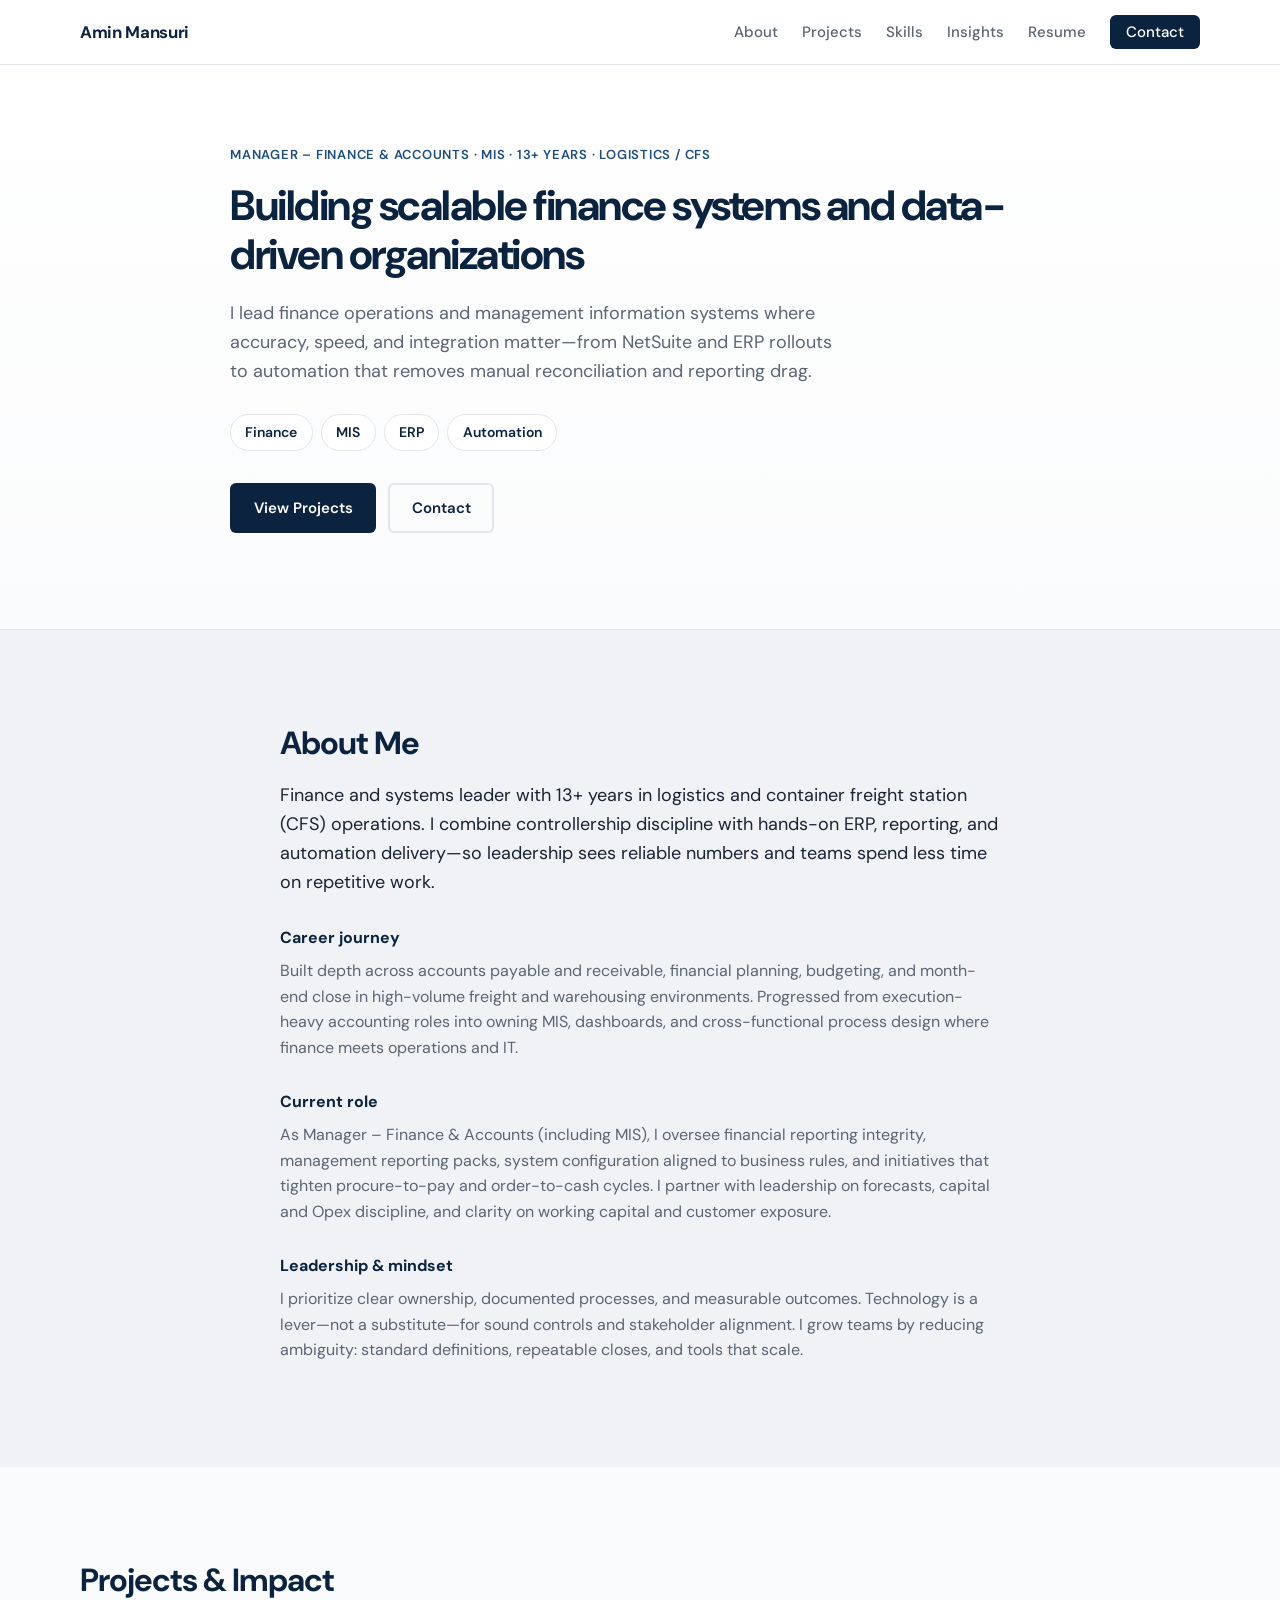
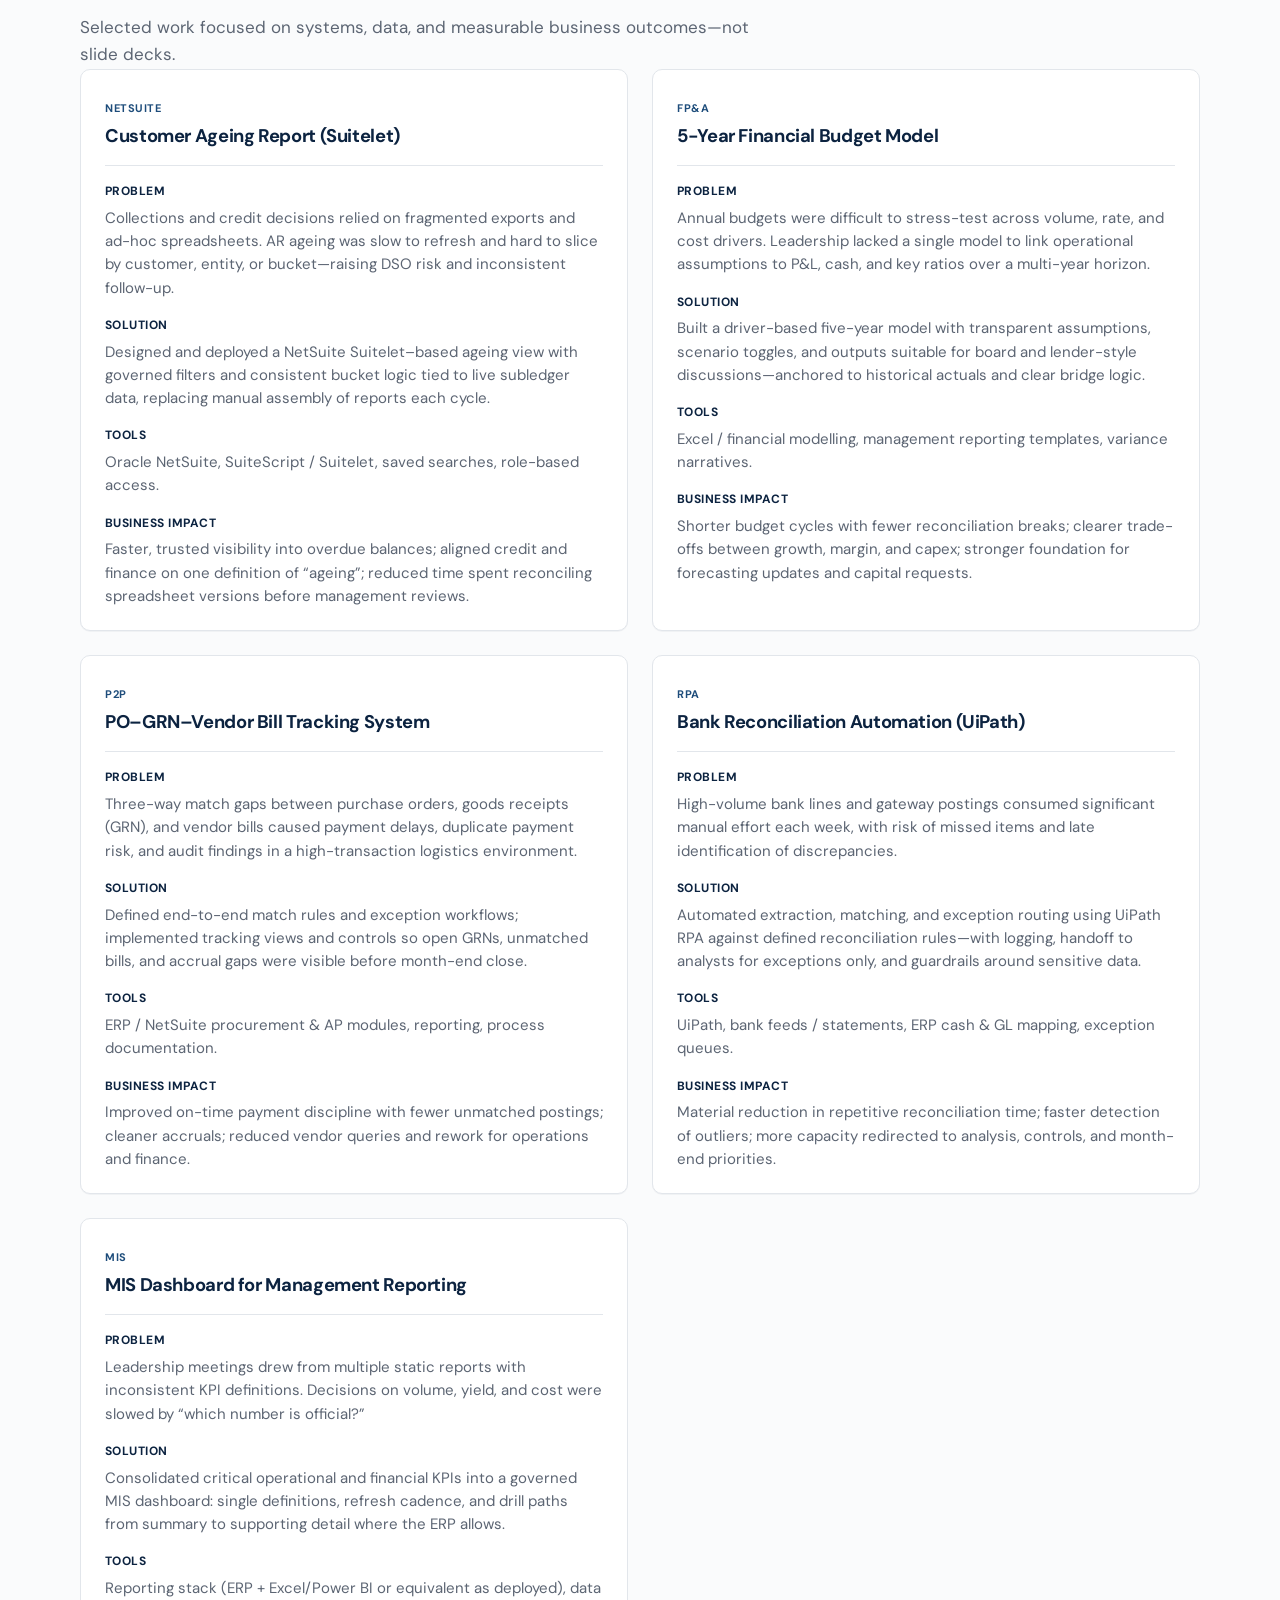
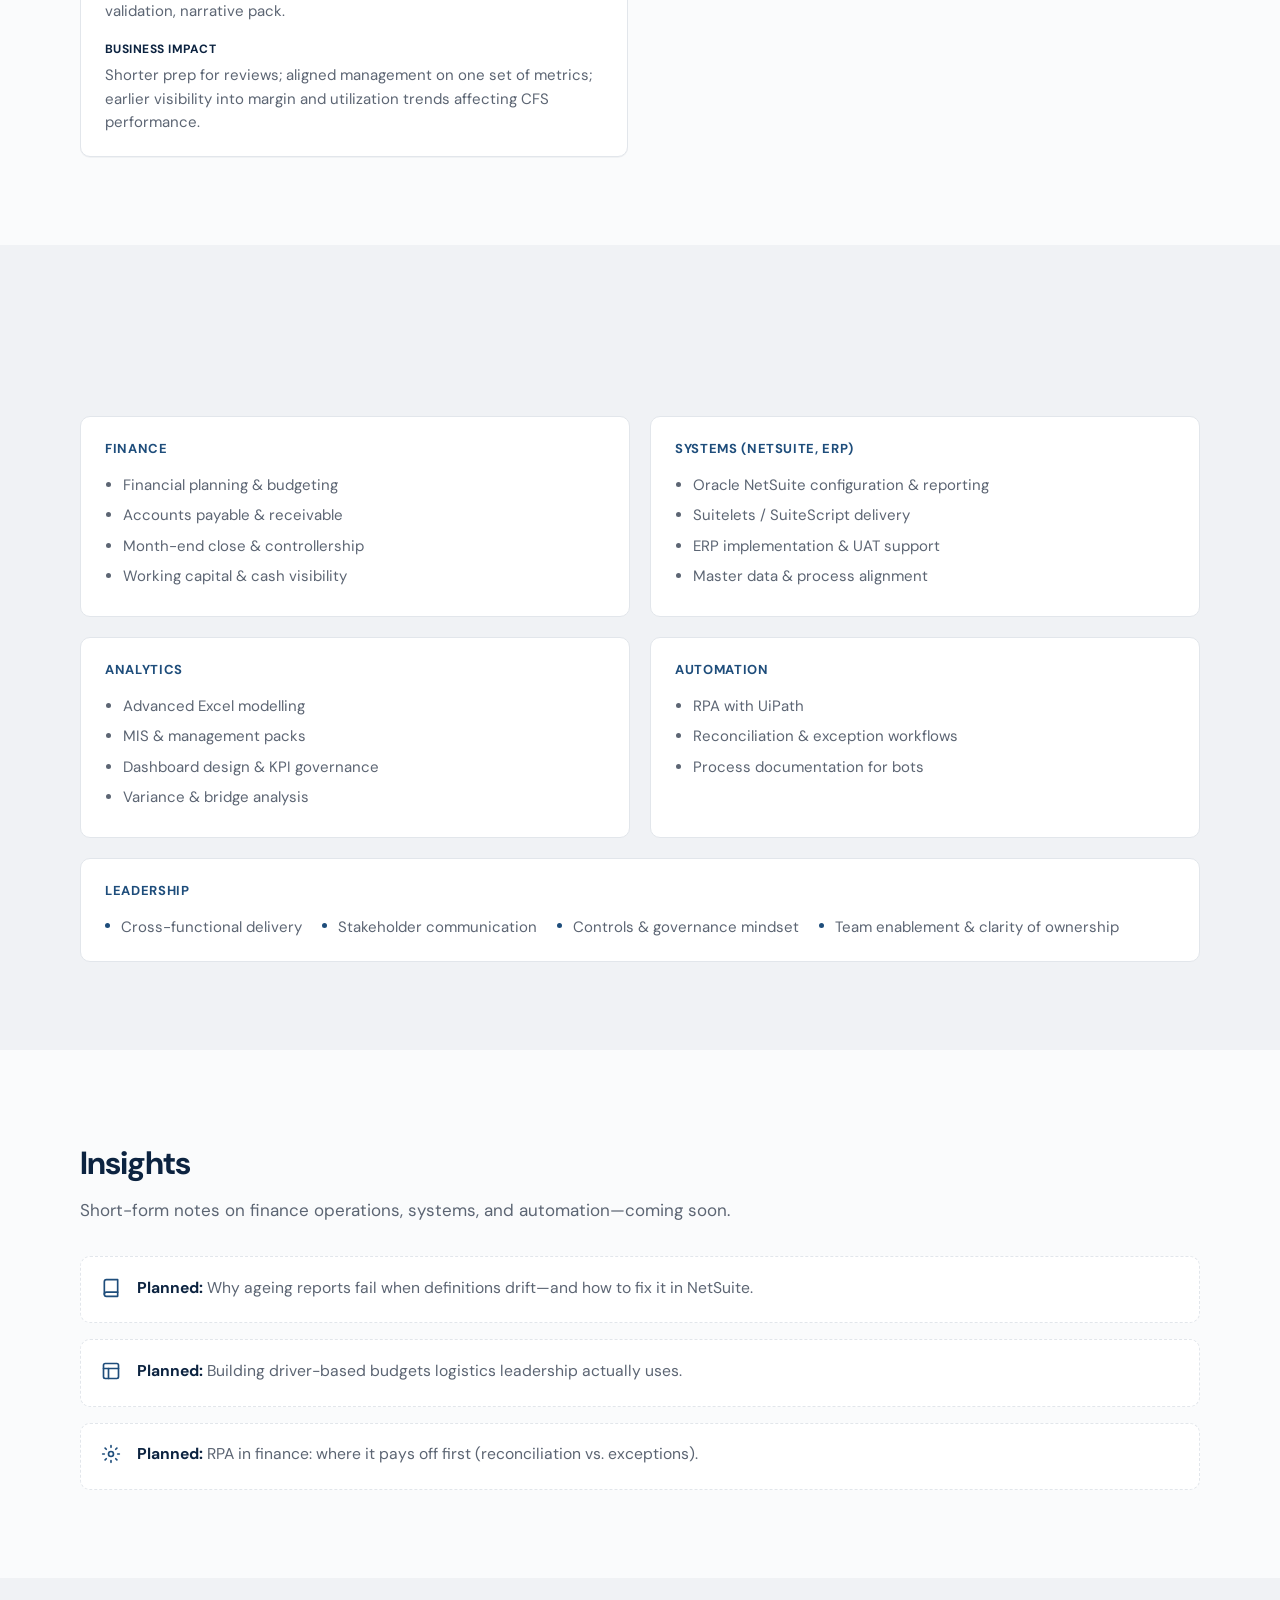
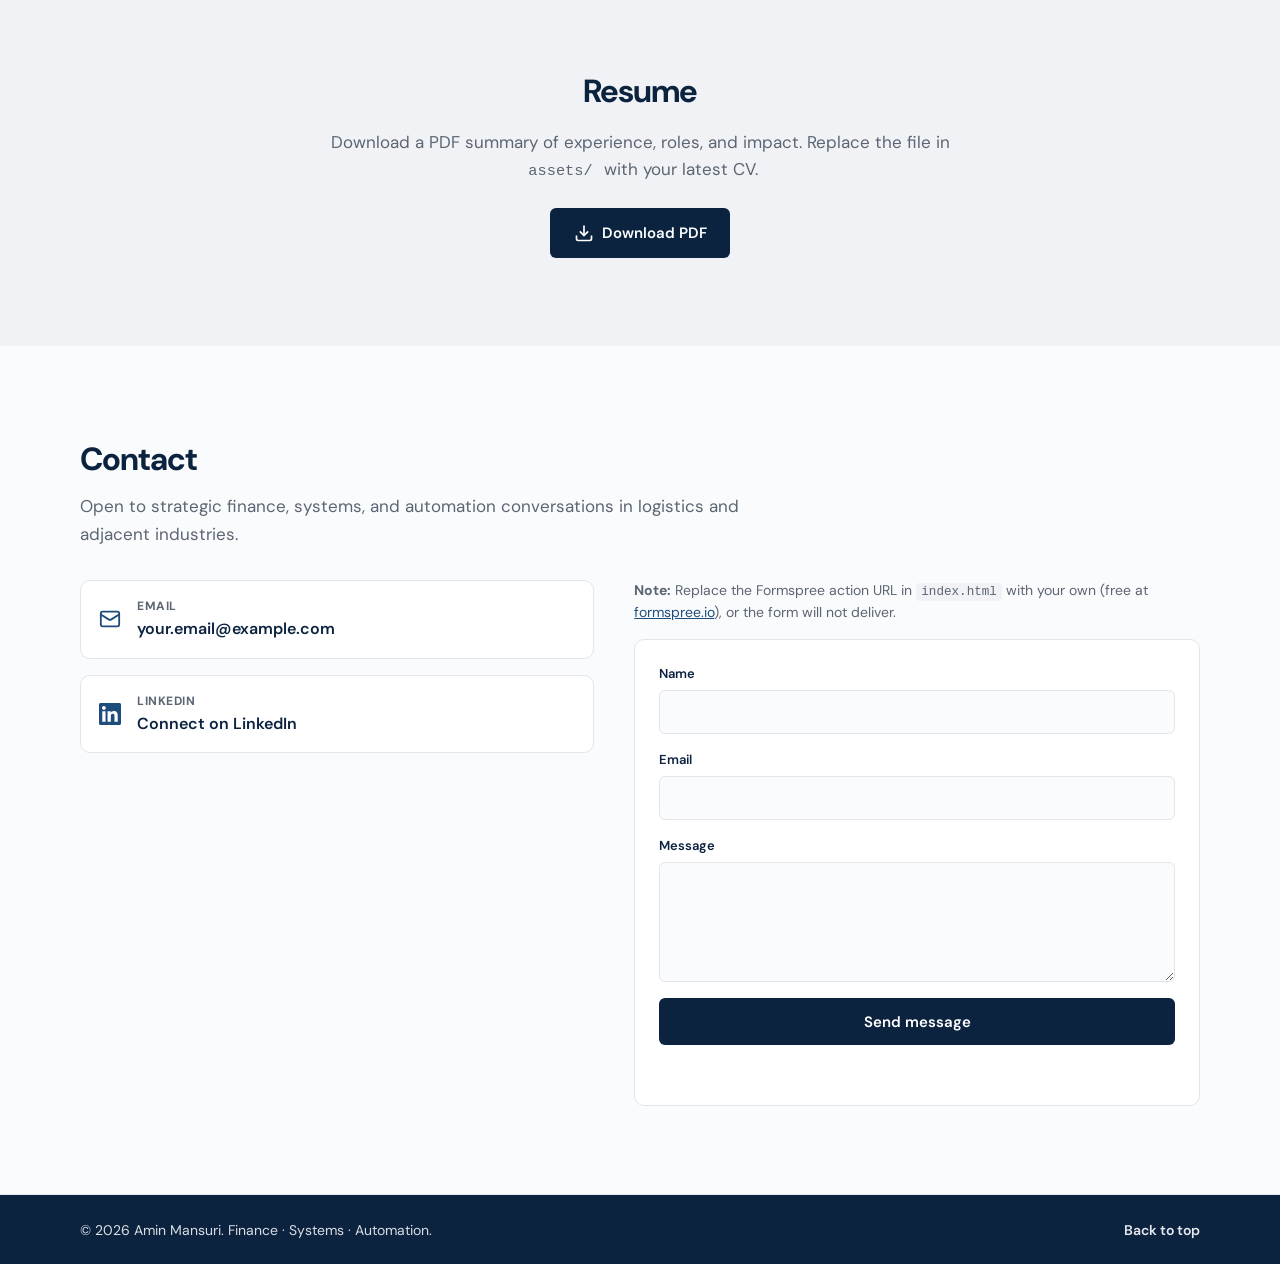
==== index.html @ efd9cd13 "Initial personal site" ====
<!DOCTYPE html>
<html lang="en">
<head>
  <meta charset="UTF-8" />
  <meta name="viewport" content="width=device-width, initial-scale=1.0" />
  <meta name="description" content="Amin Mansuri — Finance & Systems Leader. NetSuite, MIS, RPA, and ERP implementation in logistics and CFS." />
  <title>Amin Mansuri | Finance & Systems Leader</title>
  <link rel="preconnect" href="https://fonts.googleapis.com" />
  <link rel="preconnect" href="https://fonts.gstatic.com" crossorigin />
  <link href="https://fonts.googleapis.com/css2?family=DM+Sans:ital,opsz,wght@0,9..40,400;0,9..40,500;0,9..40,600;0,9..40,700;1,9..40,400&display=swap" rel="stylesheet" />
  <link rel="stylesheet" href="css/styles.css" />
</head>
<body>
  <a class="skip-link" href="#main">Skip to content</a>

  <header class="site-header" id="top">
    <div class="container header-inner">
      <a href="#top" class="logo">Amin Mansuri</a>
      <button type="button" class="nav-toggle" aria-expanded="false" aria-controls="site-nav" aria-label="Open menu">
        <span class="nav-toggle-bar"></span>
        <span class="nav-toggle-bar"></span>
        <span class="nav-toggle-bar"></span>
      </button>
      <nav class="site-nav" id="site-nav" aria-label="Primary">
        <ul class="nav-list">
          <li><a href="#about">About</a></li>
          <li><a href="#projects">Projects</a></li>
          <li><a href="#skills">Skills</a></li>
          <li><a href="#insights">Insights</a></li>
          <li><a href="#resume">Resume</a></li>
          <li><a href="#contact" class="nav-cta">Contact</a></li>
        </ul>
      </nav>
    </div>
  </header>

  <main id="main">
    <section class="hero section" aria-labelledby="hero-title">
      <div class="container hero-inner">
        <p class="hero-eyebrow reveal">Manager – Finance & Accounts · MIS · 13+ years · Logistics / CFS</p>
        <h1 id="hero-title" class="hero-title reveal reveal-delay-1">Building scalable finance systems and data-driven organizations</h1>
        <p class="hero-lead reveal reveal-delay-2">
          I lead finance operations and management information systems where accuracy, speed, and integration matter—from NetSuite and ERP rollouts to automation that removes manual reconciliation and reporting drag.
        </p>
        <ul class="hero-pills reveal reveal-delay-3" aria-label="Key strengths">
          <li>Finance</li>
          <li>MIS</li>
          <li>ERP</li>
          <li>Automation</li>
        </ul>
        <div class="hero-actions reveal reveal-delay-4">
          <a href="#projects" class="btn btn-primary">View Projects</a>
          <a href="#contact" class="btn btn-secondary">Contact</a>
        </div>
      </div>
    </section>

    <section class="section section-alt" id="about" aria-labelledby="about-title">
      <div class="container narrow">
        <h2 id="about-title" class="section-title reveal">About Me</h2>
        <div class="prose reveal">
          <p class="lead">
            Finance and systems leader with 13+ years in logistics and container freight station (CFS) operations. I combine controllership discipline with hands-on ERP, reporting, and automation delivery—so leadership sees reliable numbers and teams spend less time on repetitive work.
          </p>
          <h3 class="prose-subtitle">Career journey</h3>
          <p>
            Built depth across accounts payable and receivable, financial planning, budgeting, and month-end close in high-volume freight and warehousing environments. Progressed from execution-heavy accounting roles into owning MIS, dashboards, and cross-functional process design where finance meets operations and IT.
          </p>
          <h3 class="prose-subtitle">Current role</h3>
          <p>
            As Manager – Finance & Accounts (including MIS), I oversee financial reporting integrity, management reporting packs, system configuration aligned to business rules, and initiatives that tighten procure-to-pay and order-to-cash cycles. I partner with leadership on forecasts, capital and Opex discipline, and clarity on working capital and customer exposure.
          </p>
          <h3 class="prose-subtitle">Leadership & mindset</h3>
          <p>
            I prioritize clear ownership, documented processes, and measurable outcomes. Technology is a lever—not a substitute—for sound controls and stakeholder alignment. I grow teams by reducing ambiguity: standard definitions, repeatable closes, and tools that scale.
          </p>
        </div>
      </div>
    </section>

    <section class="section" id="projects" aria-labelledby="projects-title">
      <div class="container">
        <div class="section-head reveal">
          <h2 id="projects-title" class="section-title">Projects & Impact</h2>
          <p class="section-intro">Selected work focused on systems, data, and measurable business outcomes—not slide decks.</p>
        </div>

        <div class="project-grid">
          <article class="project-card reveal">
            <div class="project-card-top">
              <span class="project-tag">NetSuite</span>
              <h3 class="project-card-title">Customer Ageing Report (Suitelet)</h3>
            </div>
            <dl class="project-dl">
              <dt>Problem</dt>
              <dd>Collections and credit decisions relied on fragmented exports and ad-hoc spreadsheets. AR ageing was slow to refresh and hard to slice by customer, entity, or bucket—raising DSO risk and inconsistent follow-up.</dd>
              <dt>Solution</dt>
              <dd>Designed and deployed a NetSuite Suitelet–based ageing view with governed filters and consistent bucket logic tied to live subledger data, replacing manual assembly of reports each cycle.</dd>
              <dt>Tools</dt>
              <dd>Oracle NetSuite, SuiteScript / Suitelet, saved searches, role-based access.</dd>
              <dt>Business impact</dt>
              <dd>Faster, trusted visibility into overdue balances; aligned credit and finance on one definition of “ageing”; reduced time spent reconciling spreadsheet versions before management reviews.</dd>
            </dl>
          </article>

          <article class="project-card reveal">
            <div class="project-card-top">
              <span class="project-tag">FP&amp;A</span>
              <h3 class="project-card-title">5-Year Financial Budget Model</h3>
            </div>
            <dl class="project-dl">
              <dt>Problem</dt>
              <dd>Annual budgets were difficult to stress-test across volume, rate, and cost drivers. Leadership lacked a single model to link operational assumptions to P&amp;L, cash, and key ratios over a multi-year horizon.</dd>
              <dt>Solution</dt>
              <dd>Built a driver-based five-year model with transparent assumptions, scenario toggles, and outputs suitable for board and lender-style discussions—anchored to historical actuals and clear bridge logic.</dd>
              <dt>Tools</dt>
              <dd>Excel / financial modelling, management reporting templates, variance narratives.</dd>
              <dt>Business impact</dt>
              <dd>Shorter budget cycles with fewer reconciliation breaks; clearer trade-offs between growth, margin, and capex; stronger foundation for forecasting updates and capital requests.</dd>
            </dl>
          </article>

          <article class="project-card reveal">
            <div class="project-card-top">
              <span class="project-tag">P2P</span>
              <h3 class="project-card-title">PO–GRN–Vendor Bill Tracking System</h3>
            </div>
            <dl class="project-dl">
              <dt>Problem</dt>
              <dd>Three-way match gaps between purchase orders, goods receipts (GRN), and vendor bills caused payment delays, duplicate payment risk, and audit findings in a high-transaction logistics environment.</dd>
              <dt>Solution</dt>
              <dd>Defined end-to-end match rules and exception workflows; implemented tracking views and controls so open GRNs, unmatched bills, and accrual gaps were visible before month-end close.</dd>
              <dt>Tools</dt>
              <dd>ERP / NetSuite procurement &amp; AP modules, reporting, process documentation.</dd>
              <dt>Business impact</dt>
              <dd>Improved on-time payment discipline with fewer unmatched postings; cleaner accruals; reduced vendor queries and rework for operations and finance.</dd>
            </dl>
          </article>

          <article class="project-card reveal">
            <div class="project-card-top">
              <span class="project-tag">RPA</span>
              <h3 class="project-card-title">Bank Reconciliation Automation (UiPath)</h3>
            </div>
            <dl class="project-dl">
              <dt>Problem</dt>
              <dd>High-volume bank lines and gateway postings consumed significant manual effort each week, with risk of missed items and late identification of discrepancies.</dd>
              <dt>Solution</dt>
              <dd>Automated extraction, matching, and exception routing using UiPath RPA against defined reconciliation rules—with logging, handoff to analysts for exceptions only, and guardrails around sensitive data.</dd>
              <dt>Tools</dt>
              <dd>UiPath, bank feeds / statements, ERP cash &amp; GL mapping, exception queues.</dd>
              <dt>Business impact</dt>
              <dd>Material reduction in repetitive reconciliation time; faster detection of outliers; more capacity redirected to analysis, controls, and month-end priorities.</dd>
            </dl>
          </article>

          <article class="project-card reveal">
            <div class="project-card-top">
              <span class="project-tag">MIS</span>
              <h3 class="project-card-title">MIS Dashboard for Management Reporting</h3>
            </div>
            <dl class="project-dl">
              <dt>Problem</dt>
              <dd>Leadership meetings drew from multiple static reports with inconsistent KPI definitions. Decisions on volume, yield, and cost were slowed by “which number is official?”</dd>
              <dt>Solution</dt>
              <dd>Consolidated critical operational and financial KPIs into a governed MIS dashboard: single definitions, refresh cadence, and drill paths from summary to supporting detail where the ERP allows.</dd>
              <dt>Tools</dt>
              <dd>Reporting stack (ERP + Excel/Power BI or equivalent as deployed), data validation, narrative pack.</dd>
              <dt>Business impact</dt>
              <dd>Shorter prep for reviews; aligned management on one set of metrics; earlier visibility into margin and utilization trends affecting CFS performance.</dd>
            </dl>
          </article>
        </div>
      </div>
    </section>

    <section class="section section-alt" id="skills" aria-labelledby="skills-title">
      <div class="container">
        <h2 id="skills-title" class="section-title reveal">Skills</h2>
        <div class="skills-grid">
          <div class="skill-block reveal">
            <h3 class="skill-block-title">Finance</h3>
            <ul class="skill-list">
              <li>Financial planning &amp; budgeting</li>
              <li>Accounts payable &amp; receivable</li>
              <li>Month-end close &amp; controllership</li>
              <li>Working capital &amp; cash visibility</li>
            </ul>
          </div>
          <div class="skill-block reveal">
            <h3 class="skill-block-title">Systems (NetSuite, ERP)</h3>
            <ul class="skill-list">
              <li>Oracle NetSuite configuration &amp; reporting</li>
              <li>Suitelets / SuiteScript delivery</li>
              <li>ERP implementation &amp; UAT support</li>
              <li>Master data &amp; process alignment</li>
            </ul>
          </div>
          <div class="skill-block reveal">
            <h3 class="skill-block-title">Analytics</h3>
            <ul class="skill-list">
              <li>Advanced Excel modelling</li>
              <li>MIS &amp; management packs</li>
              <li>Dashboard design &amp; KPI governance</li>
              <li>Variance &amp; bridge analysis</li>
            </ul>
          </div>
          <div class="skill-block reveal">
            <h3 class="skill-block-title">Automation</h3>
            <ul class="skill-list">
              <li>RPA with UiPath</li>
              <li>Reconciliation &amp; exception workflows</li>
              <li>Process documentation for bots</li>
            </ul>
          </div>
          <div class="skill-block reveal skill-block-wide">
            <h3 class="skill-block-title">Leadership</h3>
            <ul class="skill-list skill-list-inline">
              <li>Cross-functional delivery</li>
              <li>Stakeholder communication</li>
              <li>Controls &amp; governance mindset</li>
              <li>Team enablement &amp; clarity of ownership</li>
            </ul>
          </div>
        </div>
      </div>
    </section>

    <section class="section" id="insights" aria-labelledby="insights-title">
      <div class="container">
        <div class="section-head reveal">
          <h2 id="insights-title" class="section-title">Insights</h2>
          <p class="section-intro">Short-form notes on finance operations, systems, and automation—coming soon.</p>
        </div>
        <ul class="insights-placeholder reveal">
          <li>
            <span class="insights-placeholder-icon" aria-hidden="true">
              <svg width="20" height="20" viewBox="0 0 24 24" fill="none" stroke="currentColor" stroke-width="2" stroke-linecap="round" stroke-linejoin="round"><path d="M4 19.5A2.5 2.5 0 0 1 6.5 17H20"/><path d="M6.5 2H20v20H6.5A2.5 2.5 0 0 1 4 19.5v-15A2.5 2.5 0 0 1 6.5 2z"/></svg>
            </span>
            <div>
              <strong>Planned:</strong> Why ageing reports fail when definitions drift—and how to fix it in NetSuite.
            </div>
          </li>
          <li>
            <span class="insights-placeholder-icon" aria-hidden="true">
              <svg width="20" height="20" viewBox="0 0 24 24" fill="none" stroke="currentColor" stroke-width="2" stroke-linecap="round" stroke-linejoin="round"><rect x="3" y="3" width="18" height="18" rx="2"/><path d="M3 9h18"/><path d="M9 21V9"/></svg>
            </span>
            <div>
              <strong>Planned:</strong> Building driver-based budgets logistics leadership actually uses.
            </div>
          </li>
          <li>
            <span class="insights-placeholder-icon" aria-hidden="true">
              <svg width="20" height="20" viewBox="0 0 24 24" fill="none" stroke="currentColor" stroke-width="2" stroke-linecap="round" stroke-linejoin="round"><circle cx="12" cy="12" r="3"/><path d="M12 2v2M12 20v2M4.93 4.93l1.41 1.41M17.66 17.66l1.41 1.41M2 12h2M20 12h2M4.93 19.07l1.41-1.41M17.66 6.34l1.41-1.41"/></svg>
            </span>
            <div>
              <strong>Planned:</strong> RPA in finance: where it pays off first (reconciliation vs. exceptions).
            </div>
          </li>
        </ul>
      </div>
    </section>

    <section class="section section-alt" id="resume" aria-labelledby="resume-title">
      <div class="container narrow text-center reveal">
        <h2 id="resume-title" class="section-title">Resume</h2>
        <p class="section-intro resume-intro">Download a PDF summary of experience, roles, and impact. Replace the file in <code class="inline-code">assets/</code> with your latest CV.</p>
        <a href="assets/Amin-Mansuri-Resume.pdf" class="btn btn-primary btn-icon" download>
          <svg width="20" height="20" viewBox="0 0 24 24" fill="none" stroke="currentColor" stroke-width="2" aria-hidden="true"><path d="M21 15v4a2 2 0 0 1-2 2H5a2 2 0 0 1-2-2v-4"/><polyline points="7 10 12 15 17 10"/><line x1="12" y1="15" x2="12" y2="3"/></svg>
          Download PDF
        </a>
      </div>
    </section>

    <section class="section" id="contact" aria-labelledby="contact-title">
      <div class="container">
        <div class="section-head reveal">
          <h2 id="contact-title" class="section-title">Contact</h2>
          <p class="section-intro">Open to strategic finance, systems, and automation conversations in logistics and adjacent industries.</p>
        </div>
        <div class="contact-grid">
          <div class="contact-direct reveal">
            <a href="mailto:your.email@example.com" class="contact-link">
              <span class="contact-link-icon" aria-hidden="true">
                <svg width="22" height="22" viewBox="0 0 24 24" fill="none" stroke="currentColor" stroke-width="2"><rect x="2" y="4" width="20" height="16" rx="2"/><path d="m22 7-8.97 5.7a1.94 1.94 0 0 1-2.06 0L2 7"/></svg>
              </span>
              <span>
                <span class="contact-link-label">Email</span>
                <span class="contact-link-value">your.email@example.com</span>
              </span>
            </a>
            <a href="https://www.linkedin.com/in/your-profile" class="contact-link" target="_blank" rel="noopener noreferrer">
              <span class="contact-link-icon" aria-hidden="true">
                <svg width="22" height="22" viewBox="0 0 24 24" fill="currentColor"><path d="M20.447 20.452h-3.554v-5.569c0-1.328-.027-3.037-1.852-3.037-1.853 0-2.136 1.445-2.136 2.939v5.667H9.351V9h3.414v1.561h.046c.477-.9 1.637-1.85 3.37-1.85 3.601 0 4.267 2.37 4.267 5.455v6.286zM5.337 7.433c-1.144 0-2.063-.926-2.063-2.065 0-1.138.92-2.063 2.063-2.063 1.14 0 2.064.925 2.064 2.063 0 1.139-.925 2.065-2.064 2.065zm1.782 13.019H3.555V9h3.564v11.452zM22.225 0H1.771C.792 0 0 .774 0 1.729v20.542C0 23.227.792 24 1.771 24h20.451C23.2 24 24 23.227 24 22.271V1.729C24 .774 23.2 0 22.222 0h.003z"/></svg>
              </span>
              <span>
                <span class="contact-link-label">LinkedIn</span>
                <span class="contact-link-value">Connect on LinkedIn</span>
              </span>
            </a>
          </div>
          <div class="contact-form-wrap reveal">
            <p class="form-note"><strong>Note:</strong> Replace the Formspree action URL in <code class="inline-code">index.html</code> with your own (free at <a href="https://formspree.io" target="_blank" rel="noopener noreferrer">formspree.io</a>), or the form will not deliver.</p>
            <form class="contact-form" id="contact-form" action="https://formspree.io/f/YOUR_FORM_ID" method="POST">
              <input type="hidden" name="_subject" value="Message from aminmansuri.com" />
              <label class="form-field">
                <span class="form-label">Name</span>
                <input type="text" name="name" required autocomplete="name" />
              </label>
              <label class="form-field">
                <span class="form-label">Email</span>
                <input type="email" name="email" required autocomplete="email" />
              </label>
              <label class="form-field">
                <span class="form-label">Message</span>
                <textarea name="message" rows="4" required></textarea>
              </label>
              <button type="submit" class="btn btn-primary">Send message</button>
              <p class="form-status" id="form-status" role="status" aria-live="polite"></p>
            </form>
          </div>
        </div>
      </div>
    </section>
  </main>

  <footer class="site-footer">
    <div class="container footer-inner">
      <p>© <span id="year"></span> Amin Mansuri. Finance · Systems · Automation.</p>
      <a href="#top" class="footer-top">Back to top</a>
    </div>
  </footer>

  <script src="js/main.js"></script>
</body>
</html>
---- css/styles.css ----
/* —— Design tokens: white, dark blue, grey —— */
:root {
  --color-bg: #fafbfc;
  --color-surface: #ffffff;
  --color-text: #1a2332;
  --color-text-muted: #5c6573;
  --color-border: #e2e6eb;
  --color-navy: #0c2340;
  --color-navy-hover: #153a5c;
  --color-accent: #1e4d7b;
  --color-grey-fill: #f0f2f5;
  --font: "DM Sans", system-ui, -apple-system, sans-serif;
  --radius: 10px;
  --radius-sm: 6px;
  --shadow: 0 1px 2px rgba(12, 35, 64, 0.06), 0 8px 24px rgba(12, 35, 64, 0.06);
  --header-h: 64px;
  --ease: cubic-bezier(0.25, 0.1, 0.25, 1);
  --transition: 0.22s var(--ease);
}

*,
*::before,
*::after {
  box-sizing: border-box;
}

html {
  scroll-behavior: smooth;
}

@media (prefers-reduced-motion: reduce) {
  html {
    scroll-behavior: auto;
  }
  .reveal {
    opacity: 1 !important;
    transform: none !important;
    transition: none !important;
  }
}

body {
  margin: 0;
  font-family: var(--font);
  font-size: 1rem;
  line-height: 1.6;
  color: var(--color-text);
  background: var(--color-bg);
  -webkit-font-smoothing: antialiased;
}

.skip-link {
  position: absolute;
  top: -100px;
  left: 1rem;
  padding: 0.5rem 1rem;
  background: var(--color-navy);
  color: #fff;
  z-index: 1000;
  border-radius: var(--radius-sm);
  font-weight: 600;
}

.skip-link:focus {
  top: 1rem;
}

.container {
  width: min(1120px, 100% - 2rem);
  margin-inline: auto;
}

.container.narrow {
  width: min(720px, 100% - 2rem);
}

/* —— Header —— */
.site-header {
  position: sticky;
  top: 0;
  z-index: 100;
  background: rgba(255, 255, 255, 0.92);
  backdrop-filter: blur(10px);
  border-bottom: 1px solid var(--color-border);
}

.header-inner {
  display: flex;
  align-items: center;
  justify-content: space-between;
  min-height: var(--header-h);
  gap: 1rem;
}

.logo {
  font-weight: 700;
  font-size: 1.05rem;
  color: var(--color-navy);
  text-decoration: none;
  letter-spacing: -0.02em;
  transition: color var(--transition);
}

.logo:hover {
  color: var(--color-accent);
}

.nav-toggle {
  display: none;
  flex-direction: column;
  gap: 5px;
  padding: 0.5rem;
  background: none;
  border: none;
  cursor: pointer;
  border-radius: var(--radius-sm);
}

.nav-toggle-bar {
  width: 22px;
  height: 2px;
  background: var(--color-navy);
  border-radius: 1px;
  transition: transform var(--transition), opacity var(--transition);
}

.nav-toggle[aria-expanded="true"] .nav-toggle-bar:nth-child(1) {
  transform: translateY(7px) rotate(45deg);
}

.nav-toggle[aria-expanded="true"] .nav-toggle-bar:nth-child(2) {
  opacity: 0;
}

.nav-toggle[aria-expanded="true"] .nav-toggle-bar:nth-child(3) {
  transform: translateY(-7px) rotate(-45deg);
}

.nav-list {
  display: flex;
  flex-wrap: wrap;
  align-items: center;
  gap: 0.25rem 1.5rem;
  list-style: none;
  margin: 0;
  padding: 0;
}

.site-nav a {
  color: var(--color-text-muted);
  text-decoration: none;
  font-weight: 500;
  font-size: 0.9375rem;
  transition: color var(--transition);
}

.site-nav a:hover,
.site-nav a:focus-visible {
  color: var(--color-navy);
}

.nav-cta {
  padding: 0.45rem 1rem;
  background: var(--color-navy);
  color: #fff !important;
  border-radius: var(--radius-sm);
  transition: background var(--transition), transform var(--transition);
}

.nav-cta:hover,
.nav-cta:focus-visible {
  background: var(--color-navy-hover);
}

@media (max-width: 768px) {
  .nav-toggle {
    display: flex;
  }

  .site-nav {
    position: absolute;
    top: var(--header-h);
    left: 0;
    right: 0;
    background: var(--color-surface);
    border-bottom: 1px solid var(--color-border);
    padding: 1rem;
    box-shadow: var(--shadow);
    max-height: 0;
    overflow: hidden;
    opacity: 0;
    visibility: hidden;
    transition: max-height 0.35s var(--ease), opacity 0.25s var(--ease), visibility 0.25s;
  }

  .site-nav.is-open {
    max-height: 320px;
    opacity: 1;
    visibility: visible;
  }

  .nav-list {
    flex-direction: column;
    align-items: stretch;
    gap: 0;
  }

  .site-nav li {
    border-bottom: 1px solid var(--color-border);
  }

  .site-nav li:last-child {
    border-bottom: none;
  }

  .site-nav a {
    display: block;
    padding: 0.75rem 0;
  }

  .nav-cta {
    text-align: center;
    margin-top: 0.5rem;
  }
}

/* —— Sections —— */
.section {
  padding: clamp(3.5rem, 8vw, 5.5rem) 0;
}

.section-alt {
  background: var(--color-grey-fill);
}

.section-title {
  font-size: clamp(1.65rem, 3vw, 2rem);
  font-weight: 700;
  color: var(--color-navy);
  letter-spacing: -0.03em;
  margin: 0 0 0.75rem;
}

.section-head .section-title {
  margin-bottom: 0.5rem;
}

.section-intro {
  color: var(--color-text-muted);
  max-width: 42rem;
  margin: 0;
  font-size: 1.0625rem;
}

.text-center {
  text-align: center;
}

.text-center .section-intro {
  margin-inline: auto;
}

/* —— Hero —— */
.hero {
  padding-top: clamp(3rem, 10vw, 5rem);
  padding-bottom: clamp(4rem, 12vw, 6rem);
  background: linear-gradient(180deg, var(--color-surface) 0%, var(--color-bg) 100%);
  border-bottom: 1px solid var(--color-border);
}

.hero-inner {
  max-width: 820px;
}

.hero-eyebrow {
  font-size: 0.8125rem;
  font-weight: 600;
  text-transform: uppercase;
  letter-spacing: 0.06em;
  color: var(--color-accent);
  margin: 0 0 1rem;
}

.hero-title {
  font-size: clamp(1.85rem, 4.5vw, 2.65rem);
  font-weight: 700;
  line-height: 1.15;
  color: var(--color-navy);
  letter-spacing: -0.035em;
  margin: 0 0 1.25rem;
}

.hero-lead {
  font-size: 1.125rem;
  color: var(--color-text-muted);
  margin: 0 0 1.75rem;
  max-width: 38rem;
}

.hero-pills {
  display: flex;
  flex-wrap: wrap;
  gap: 0.5rem;
  list-style: none;
  margin: 0 0 2rem;
  padding: 0;
}

.hero-pills li {
  padding: 0.4rem 0.9rem;
  background: var(--color-surface);
  border: 1px solid var(--color-border);
  border-radius: 999px;
  font-size: 0.875rem;
  font-weight: 600;
  color: var(--color-navy);
}

.hero-actions {
  display: flex;
  flex-wrap: wrap;
  gap: 0.75rem;
}

/* —— Buttons —— */
.btn {
  display: inline-flex;
  align-items: center;
  justify-content: center;
  gap: 0.5rem;
  padding: 0.7rem 1.35rem;
  font-family: var(--font);
  font-size: 0.9375rem;
  font-weight: 600;
  border-radius: var(--radius-sm);
  text-decoration: none;
  border: 2px solid transparent;
  cursor: pointer;
  transition: background var(--transition), color var(--transition), border-color var(--transition), transform 0.15s var(--ease);
}

.btn:active {
  transform: scale(0.98);
}

.btn-primary {
  background: var(--color-navy);
  color: #fff;
}

.btn-primary:hover {
  background: var(--color-navy-hover);
  color: #fff;
}

.btn-secondary {
  background: transparent;
  color: var(--color-navy);
  border-color: var(--color-border);
}

.btn-secondary:hover {
  border-color: var(--color-navy);
  background: var(--color-surface);
}

.btn-icon svg {
  flex-shrink: 0;
}

/* —— Prose —— */
.prose .lead {
  font-size: 1.125rem;
  color: var(--color-text);
  margin-top: 0;
}

.prose p {
  color: var(--color-text-muted);
  margin: 0 0 1rem;
}

.prose-subtitle {
  font-size: 1rem;
  font-weight: 700;
  color: var(--color-navy);
  margin: 1.75rem 0 0.5rem;
}

.inline-code {
  font-family: ui-monospace, monospace;
  font-size: 0.9em;
  background: var(--color-grey-fill);
  padding: 0.15em 0.4em;
  border-radius: 4px;
}

/* —— Project cards —— */
.project-grid {
  display: grid;
  gap: 1.5rem;
}

@media (min-width: 720px) {
  .project-grid {
    grid-template-columns: repeat(2, 1fr);
  }
}

.project-card {
  background: var(--color-surface);
  border: 1px solid var(--color-border);
  border-radius: var(--radius);
  padding: 1.5rem 1.5rem 1.35rem;
  box-shadow: 0 1px 0 rgba(12, 35, 64, 0.04);
  transition: border-color var(--transition), box-shadow var(--transition), transform var(--transition);
}

.project-card:hover {
  border-color: #c5cdd8;
  box-shadow: var(--shadow);
  transform: translateY(-2px);
}

.project-card-top {
  margin-bottom: 1rem;
  padding-bottom: 1rem;
  border-bottom: 1px solid var(--color-border);
}

.project-tag {
  display: inline-block;
  font-size: 0.6875rem;
  font-weight: 700;
  text-transform: uppercase;
  letter-spacing: 0.05em;
  color: var(--color-accent);
  margin-bottom: 0.5rem;
}

.project-card-title {
  font-size: 1.15rem;
  font-weight: 700;
  color: var(--color-navy);
  margin: 0;
  letter-spacing: -0.02em;
  line-height: 1.3;
}

.project-dl {
  margin: 0;
}

.project-dl dt {
  font-size: 0.75rem;
  font-weight: 700;
  text-transform: uppercase;
  letter-spacing: 0.04em;
  color: var(--color-navy);
  margin-top: 1rem;
}

.project-dl dt:first-of-type {
  margin-top: 0;
}

.project-dl dd {
  margin: 0.35rem 0 0;
  font-size: 0.9375rem;
  color: var(--color-text-muted);
  line-height: 1.55;
}

/* —— Skills —— */
.skills-grid {
  display: grid;
  gap: 1.25rem;
  margin-top: 2rem;
}

@media (min-width: 600px) {
  .skills-grid {
    grid-template-columns: repeat(2, 1fr);
  }
}

@media (min-width: 900px) {
  .skills-grid {
    grid-template-columns: repeat(2, 1fr);
  }

  .skill-block-wide {
    grid-column: 1 / -1;
  }
}

.skill-block {
  background: var(--color-surface);
  border: 1px solid var(--color-border);
  border-radius: var(--radius);
  padding: 1.35rem 1.5rem;
  transition: border-color var(--transition);
}

.skill-block:hover {
  border-color: #c5cdd8;
}

.skill-block-title {
  font-size: 0.8125rem;
  font-weight: 700;
  text-transform: uppercase;
  letter-spacing: 0.05em;
  color: var(--color-accent);
  margin: 0 0 0.85rem;
}

.skill-list {
  margin: 0;
  padding-left: 1.15rem;
  color: var(--color-text-muted);
  font-size: 0.9375rem;
}

.skill-list li {
  margin-bottom: 0.4rem;
}

.skill-list-inline {
  display: flex;
  flex-wrap: wrap;
  gap: 0.5rem 1.25rem;
  list-style: none;
  padding: 0;
}

.skill-list-inline li {
  margin: 0;
  padding-left: 1rem;
  position: relative;
}

.skill-list-inline li::before {
  content: "";
  position: absolute;
  left: 0;
  top: 0.55em;
  width: 5px;
  height: 5px;
  border-radius: 50%;
  background: var(--color-accent);
}

/* —— Insights —— */
.insights-placeholder {
  list-style: none;
  margin: 2rem 0 0;
  padding: 0;
  display: flex;
  flex-direction: column;
  gap: 1rem;
}

.insights-placeholder li {
  display: flex;
  gap: 1rem;
  align-items: flex-start;
  padding: 1.15rem 1.25rem;
  background: var(--color-surface);
  border: 1px dashed var(--color-border);
  border-radius: var(--radius);
  color: var(--color-text-muted);
  font-size: 0.98rem;
  line-height: 1.5;
}

.insights-placeholder-icon {
  flex-shrink: 0;
  color: var(--color-accent);
  margin-top: 2px;
}

.insights-placeholder strong {
  color: var(--color-navy);
}

/* —— Resume —— */
.resume-intro {
  margin-bottom: 1.5rem;
}

/* —— Contact —— */
.contact-grid {
  display: grid;
  gap: 2.5rem;
  margin-top: 2rem;
}

@media (min-width: 800px) {
  .contact-grid {
    grid-template-columns: 1fr 1.1fr;
    align-items: start;
  }
}

.contact-direct {
  display: flex;
  flex-direction: column;
  gap: 1rem;
}

.contact-link {
  display: flex;
  align-items: center;
  gap: 1rem;
  padding: 1rem 1.15rem;
  background: var(--color-surface);
  border: 1px solid var(--color-border);
  border-radius: var(--radius);
  text-decoration: none;
  color: inherit;
  transition: border-color var(--transition), box-shadow var(--transition);
}

.contact-link:hover {
  border-color: var(--color-navy);
  box-shadow: var(--shadow);
}

.contact-link-icon {
  color: var(--color-accent);
  display: flex;
}

.contact-link-label {
  display: block;
  font-size: 0.75rem;
  font-weight: 700;
  text-transform: uppercase;
  letter-spacing: 0.04em;
  color: var(--color-text-muted);
}

.contact-link-value {
  font-weight: 600;
  color: var(--color-navy);
}

.form-note {
  font-size: 0.875rem;
  color: var(--color-text-muted);
  margin: 0 0 1rem;
  line-height: 1.5;
}

.form-note a {
  color: var(--color-accent);
}

.contact-form {
  display: flex;
  flex-direction: column;
  gap: 1rem;
  padding: 1.5rem;
  background: var(--color-surface);
  border: 1px solid var(--color-border);
  border-radius: var(--radius);
}

.form-field {
  display: flex;
  flex-direction: column;
  gap: 0.35rem;
}

.form-label {
  font-size: 0.8125rem;
  font-weight: 600;
  color: var(--color-navy);
}

.contact-form input,
.contact-form textarea {
  font-family: var(--font);
  font-size: 1rem;
  padding: 0.65rem 0.85rem;
  border: 1px solid var(--color-border);
  border-radius: var(--radius-sm);
  background: var(--color-bg);
  color: var(--color-text);
  transition: border-color var(--transition), box-shadow var(--transition);
}

.contact-form input:focus,
.contact-form textarea:focus {
  outline: none;
  border-color: var(--color-accent);
  box-shadow: 0 0 0 3px rgba(30, 77, 123, 0.15);
}

.contact-form textarea {
  resize: vertical;
  min-height: 120px;
}

.form-status {
  min-height: 1.25rem;
  font-size: 0.875rem;
  margin: 0;
}

.form-status.success {
  color: #1b6b3a;
}

.form-status.error {
  color: #b42318;
}

/* —— Footer —— */
.site-footer {
  border-top: 1px solid var(--color-border);
  background: var(--color-navy);
  color: rgba(255, 255, 255, 0.85);
  padding: 1.5rem 0;
  font-size: 0.875rem;
}

.footer-inner {
  display: flex;
  flex-wrap: wrap;
  align-items: center;
  justify-content: space-between;
  gap: 1rem;
}

.footer-inner p {
  margin: 0;
}

.footer-top {
  color: rgba(255, 255, 255, 0.9);
  font-weight: 600;
  text-decoration: none;
}

.footer-top:hover {
  text-decoration: underline;
}

/* —— Reveal on scroll —— */
.reveal {
  opacity: 0;
  transform: translateY(14px);
  transition: opacity 0.55s var(--ease), transform 0.55s var(--ease);
}

.reveal.is-visible {
  opacity: 1;
  transform: translateY(0);
}

.reveal-delay-1 {
  transition-delay: 0.06s;
}

.reveal-delay-2 {
  transition-delay: 0.12s;
}

.reveal-delay-3 {
  transition-delay: 0.18s;
}

.reveal-delay-4 {
  transition-delay: 0.24s;
}

@media (prefers-reduced-motion: reduce) {
  .project-card:hover {
    transform: none;
  }
}
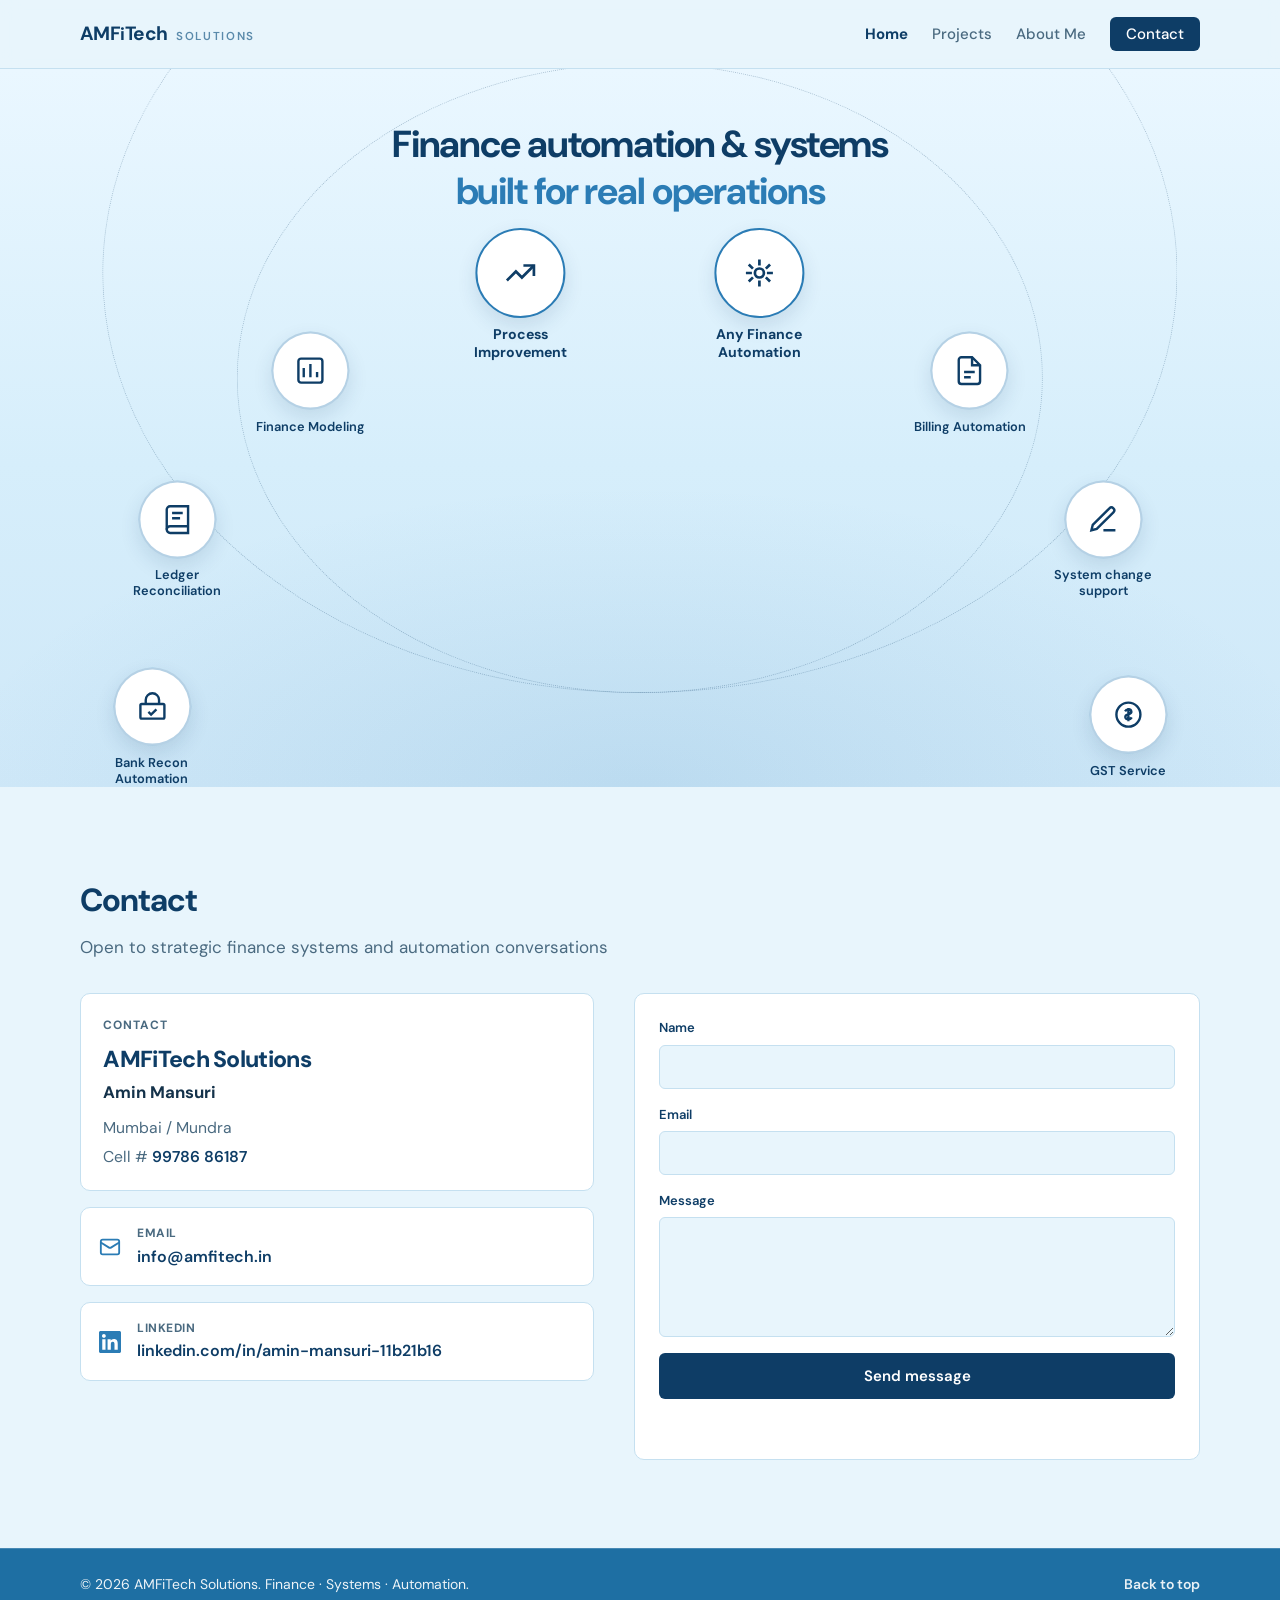
==== commit 419cf21f: "feat: refresh AMFiTech site with services arc, projects, and about pages Co-authored-by: Cursor <cur" ====
--- a/index.html
+++ b/index.html
@@ -3,8 +3,8 @@
 <head>
   <meta charset="UTF-8" />
   <meta name="viewport" content="width=device-width, initial-scale=1.0" />
-  <meta name="description" content="Amin Mansuri — Finance & Systems Leader. NetSuite, MIS, RPA, and ERP implementation in logistics and CFS." />
-  <title>Amin Mansuri | Finance & Systems Leader</title>
+  <meta name="description" content="AMFiTech Solutions — Amin Mansuri. Finance automation, reconciliation, ERP, GST, and systems support." />
+  <title>AMFiTech Solutions | Amin Mansuri</title>
   <link rel="preconnect" href="https://fonts.googleapis.com" />
   <link rel="preconnect" href="https://fonts.gstatic.com" crossorigin />
   <link href="https://fonts.googleapis.com/css2?family=DM+Sans:ital,opsz,wght@0,9..40,400;0,9..40,500;0,9..40,600;0,9..40,700;1,9..40,400&display=swap" rel="stylesheet" />
@@ -15,7 +15,12 @@
 
   <header class="site-header" id="top">
     <div class="container header-inner">
-      <a href="#top" class="logo">Amin Mansuri</a>
+      <a href="index.html" class="logo" aria-label="AMFiTech Solutions — Home">
+        <span class="logo-text">
+          <span class="logo-name">AMF<span>i</span>Tech</span>
+          <span class="logo-tag">Solutions</span>
+        </span>
+      </a>
       <button type="button" class="nav-toggle" aria-expanded="false" aria-controls="site-nav" aria-label="Open menu">
         <span class="nav-toggle-bar"></span>
         <span class="nav-toggle-bar"></span>
@@ -23,11 +28,9 @@
       </button>
       <nav class="site-nav" id="site-nav" aria-label="Primary">
         <ul class="nav-list">
-          <li><a href="#about">About</a></li>
-          <li><a href="#projects">Projects</a></li>
-          <li><a href="#skills">Skills</a></li>
-          <li><a href="#insights">Insights</a></li>
-          <li><a href="#resume">Resume</a></li>
+          <li><a href="index.html" aria-current="page">Home</a></li>
+          <li><a href="projects.html">Projects</a></li>
+          <li><a href="about.html">About Me</a></li>
           <li><a href="#contact" class="nav-cta">Contact</a></li>
         </ul>
       </nav>
@@ -35,274 +38,181 @@
   </header>
 
   <main id="main">
-    <section class="hero section" aria-labelledby="hero-title">
-      <div class="container hero-inner">
-        <p class="hero-eyebrow reveal">Manager – Finance & Accounts · MIS · 13+ years · Logistics / CFS</p>
-        <h1 id="hero-title" class="hero-title reveal reveal-delay-1">Building scalable finance systems and data-driven organizations</h1>
-        <p class="hero-lead reveal reveal-delay-2">
-          I lead finance operations and management information systems where accuracy, speed, and integration matter—from NetSuite and ERP rollouts to automation that removes manual reconciliation and reporting drag.
-        </p>
-        <ul class="hero-pills reveal reveal-delay-3" aria-label="Key strengths">
-          <li>Finance</li>
-          <li>MIS</li>
-          <li>ERP</li>
-          <li>Automation</li>
-        </ul>
-        <div class="hero-actions reveal reveal-delay-4">
-          <a href="#projects" class="btn btn-primary">View Projects</a>
-          <a href="#contact" class="btn btn-secondary">Contact</a>
+    <section class="solutions" aria-labelledby="solutions-title">
+      <div class="container">
+        <h1 id="solutions-title" class="solutions-title reveal">
+          Finance automation &amp; systems<br />
+          <span>built for real operations</span>
+        </h1>
+      </div>
+
+      <div class="arc-stage" aria-hidden="false">
+        <div class="arc-rings" aria-hidden="true">
+          <span class="arc-ring arc-ring-outer"></span>
+          <span class="arc-ring arc-ring-inner"></span>
         </div>
-      </div>
-    </section>
-
-    <section class="section section-alt" id="about" aria-labelledby="about-title">
-      <div class="container narrow">
-        <h2 id="about-title" class="section-title reveal">About Me</h2>
-        <div class="prose reveal">
-          <p class="lead">
-            Finance and systems leader with 13+ years in logistics and container freight station (CFS) operations. I combine controllership discipline with hands-on ERP, reporting, and automation delivery—so leadership sees reliable numbers and teams spend less time on repetitive work.
-          </p>
-          <h3 class="prose-subtitle">Career journey</h3>
-          <p>
-            Built depth across accounts payable and receivable, financial planning, budgeting, and month-end close in high-volume freight and warehousing environments. Progressed from execution-heavy accounting roles into owning MIS, dashboards, and cross-functional process design where finance meets operations and IT.
-          </p>
-          <h3 class="prose-subtitle">Current role</h3>
-          <p>
-            As Manager – Finance & Accounts (including MIS), I oversee financial reporting integrity, management reporting packs, system configuration aligned to business rules, and initiatives that tighten procure-to-pay and order-to-cash cycles. I partner with leadership on forecasts, capital and Opex discipline, and clarity on working capital and customer exposure.
-          </p>
-          <h3 class="prose-subtitle">Leadership & mindset</h3>
-          <p>
-            I prioritize clear ownership, documented processes, and measurable outcomes. Technology is a lever—not a substitute—for sound controls and stakeholder alignment. I grow teams by reducing ambiguity: standard definitions, repeatable closes, and tools that scale.
-          </p>
-        </div>
-      </div>
-    </section>
-
-    <section class="section" id="projects" aria-labelledby="projects-title">
-      <div class="container">
-        <div class="section-head reveal">
-          <h2 id="projects-title" class="section-title">Projects & Impact</h2>
-          <p class="section-intro">Selected work focused on systems, data, and measurable business outcomes—not slide decks.</p>
-        </div>
-
-        <div class="project-grid">
-          <article class="project-card reveal">
-            <div class="project-card-top">
-              <span class="project-tag">NetSuite</span>
-              <h3 class="project-card-title">Customer Ageing Report (Suitelet)</h3>
-            </div>
-            <dl class="project-dl">
-              <dt>Problem</dt>
-              <dd>Collections and credit decisions relied on fragmented exports and ad-hoc spreadsheets. AR ageing was slow to refresh and hard to slice by customer, entity, or bucket—raising DSO risk and inconsistent follow-up.</dd>
-              <dt>Solution</dt>
-              <dd>Designed and deployed a NetSuite Suitelet–based ageing view with governed filters and consistent bucket logic tied to live subledger data, replacing manual assembly of reports each cycle.</dd>
-              <dt>Tools</dt>
-              <dd>Oracle NetSuite, SuiteScript / Suitelet, saved searches, role-based access.</dd>
-              <dt>Business impact</dt>
-              <dd>Faster, trusted visibility into overdue balances; aligned credit and finance on one definition of “ageing”; reduced time spent reconciling spreadsheet versions before management reviews.</dd>
-            </dl>
-          </article>
-
-          <article class="project-card reveal">
-            <div class="project-card-top">
-              <span class="project-tag">FP&amp;A</span>
-              <h3 class="project-card-title">5-Year Financial Budget Model</h3>
-            </div>
-            <dl class="project-dl">
-              <dt>Problem</dt>
-              <dd>Annual budgets were difficult to stress-test across volume, rate, and cost drivers. Leadership lacked a single model to link operational assumptions to P&amp;L, cash, and key ratios over a multi-year horizon.</dd>
-              <dt>Solution</dt>
-              <dd>Built a driver-based five-year model with transparent assumptions, scenario toggles, and outputs suitable for board and lender-style discussions—anchored to historical actuals and clear bridge logic.</dd>
-              <dt>Tools</dt>
-              <dd>Excel / financial modelling, management reporting templates, variance narratives.</dd>
-              <dt>Business impact</dt>
-              <dd>Shorter budget cycles with fewer reconciliation breaks; clearer trade-offs between growth, margin, and capex; stronger foundation for forecasting updates and capital requests.</dd>
-            </dl>
-          </article>
-
-          <article class="project-card reveal">
-            <div class="project-card-top">
-              <span class="project-tag">P2P</span>
-              <h3 class="project-card-title">PO–GRN–Vendor Bill Tracking System</h3>
-            </div>
-            <dl class="project-dl">
-              <dt>Problem</dt>
-              <dd>Three-way match gaps between purchase orders, goods receipts (GRN), and vendor bills caused payment delays, duplicate payment risk, and audit findings in a high-transaction logistics environment.</dd>
-              <dt>Solution</dt>
-              <dd>Defined end-to-end match rules and exception workflows; implemented tracking views and controls so open GRNs, unmatched bills, and accrual gaps were visible before month-end close.</dd>
-              <dt>Tools</dt>
-              <dd>ERP / NetSuite procurement &amp; AP modules, reporting, process documentation.</dd>
-              <dt>Business impact</dt>
-              <dd>Improved on-time payment discipline with fewer unmatched postings; cleaner accruals; reduced vendor queries and rework for operations and finance.</dd>
-            </dl>
-          </article>
-
-          <article class="project-card reveal">
-            <div class="project-card-top">
-              <span class="project-tag">RPA</span>
-              <h3 class="project-card-title">Bank Reconciliation Automation (UiPath)</h3>
-            </div>
-            <dl class="project-dl">
-              <dt>Problem</dt>
-              <dd>High-volume bank lines and gateway postings consumed significant manual effort each week, with risk of missed items and late identification of discrepancies.</dd>
-              <dt>Solution</dt>
-              <dd>Automated extraction, matching, and exception routing using UiPath RPA against defined reconciliation rules—with logging, handoff to analysts for exceptions only, and guardrails around sensitive data.</dd>
-              <dt>Tools</dt>
-              <dd>UiPath, bank feeds / statements, ERP cash &amp; GL mapping, exception queues.</dd>
-              <dt>Business impact</dt>
-              <dd>Material reduction in repetitive reconciliation time; faster detection of outliers; more capacity redirected to analysis, controls, and month-end priorities.</dd>
-            </dl>
-          </article>
-
-          <article class="project-card reveal">
-            <div class="project-card-top">
-              <span class="project-tag">MIS</span>
-              <h3 class="project-card-title">MIS Dashboard for Management Reporting</h3>
-            </div>
-            <dl class="project-dl">
-              <dt>Problem</dt>
-              <dd>Leadership meetings drew from multiple static reports with inconsistent KPI definitions. Decisions on volume, yield, and cost were slowed by “which number is official?”</dd>
-              <dt>Solution</dt>
-              <dd>Consolidated critical operational and financial KPIs into a governed MIS dashboard: single definitions, refresh cadence, and drill paths from summary to supporting detail where the ERP allows.</dd>
-              <dt>Tools</dt>
-              <dd>Reporting stack (ERP + Excel/Power BI or equivalent as deployed), data validation, narrative pack.</dd>
-              <dt>Business impact</dt>
-              <dd>Shorter prep for reviews; aligned management on one set of metrics; earlier visibility into margin and utilization trends affecting CFS performance.</dd>
-            </dl>
-          </article>
-        </div>
-      </div>
-    </section>
-
-    <section class="section section-alt" id="skills" aria-labelledby="skills-title">
-      <div class="container">
-        <h2 id="skills-title" class="section-title reveal">Skills</h2>
-        <div class="skills-grid">
-          <div class="skill-block reveal">
-            <h3 class="skill-block-title">Finance</h3>
-            <ul class="skill-list">
-              <li>Financial planning &amp; budgeting</li>
-              <li>Accounts payable &amp; receivable</li>
-              <li>Month-end close &amp; controllership</li>
-              <li>Working capital &amp; cash visibility</li>
-            </ul>
-          </div>
-          <div class="skill-block reveal">
-            <h3 class="skill-block-title">Systems (NetSuite, ERP)</h3>
-            <ul class="skill-list">
-              <li>Oracle NetSuite configuration &amp; reporting</li>
-              <li>Suitelets / SuiteScript delivery</li>
-              <li>ERP implementation &amp; UAT support</li>
-              <li>Master data &amp; process alignment</li>
-            </ul>
-          </div>
-          <div class="skill-block reveal">
-            <h3 class="skill-block-title">Analytics</h3>
-            <ul class="skill-list">
-              <li>Advanced Excel modelling</li>
-              <li>MIS &amp; management packs</li>
-              <li>Dashboard design &amp; KPI governance</li>
-              <li>Variance &amp; bridge analysis</li>
-            </ul>
-          </div>
-          <div class="skill-block reveal">
-            <h3 class="skill-block-title">Automation</h3>
-            <ul class="skill-list">
-              <li>RPA with UiPath</li>
-              <li>Reconciliation &amp; exception workflows</li>
-              <li>Process documentation for bots</li>
-            </ul>
-          </div>
-          <div class="skill-block reveal skill-block-wide">
-            <h3 class="skill-block-title">Leadership</h3>
-            <ul class="skill-list skill-list-inline">
-              <li>Cross-functional delivery</li>
-              <li>Stakeholder communication</li>
-              <li>Controls &amp; governance mindset</li>
-              <li>Team enablement &amp; clarity of ownership</li>
-            </ul>
-          </div>
-        </div>
-      </div>
-    </section>
-
-    <section class="section" id="insights" aria-labelledby="insights-title">
-      <div class="container">
-        <div class="section-head reveal">
-          <h2 id="insights-title" class="section-title">Insights</h2>
-          <p class="section-intro">Short-form notes on finance operations, systems, and automation—coming soon.</p>
-        </div>
-        <ul class="insights-placeholder reveal">
-          <li>
-            <span class="insights-placeholder-icon" aria-hidden="true">
-              <svg width="20" height="20" viewBox="0 0 24 24" fill="none" stroke="currentColor" stroke-width="2" stroke-linecap="round" stroke-linejoin="round"><path d="M4 19.5A2.5 2.5 0 0 1 6.5 17H20"/><path d="M6.5 2H20v20H6.5A2.5 2.5 0 0 1 4 19.5v-15A2.5 2.5 0 0 1 6.5 2z"/></svg>
-            </span>
-            <div>
-              <strong>Planned:</strong> Why ageing reports fail when definitions drift—and how to fix it in NetSuite.
-            </div>
-          </li>
-          <li>
-            <span class="insights-placeholder-icon" aria-hidden="true">
-              <svg width="20" height="20" viewBox="0 0 24 24" fill="none" stroke="currentColor" stroke-width="2" stroke-linecap="round" stroke-linejoin="round"><rect x="3" y="3" width="18" height="18" rx="2"/><path d="M3 9h18"/><path d="M9 21V9"/></svg>
-            </span>
-            <div>
-              <strong>Planned:</strong> Building driver-based budgets logistics leadership actually uses.
-            </div>
-          </li>
-          <li>
-            <span class="insights-placeholder-icon" aria-hidden="true">
-              <svg width="20" height="20" viewBox="0 0 24 24" fill="none" stroke="currentColor" stroke-width="2" stroke-linecap="round" stroke-linejoin="round"><circle cx="12" cy="12" r="3"/><path d="M12 2v2M12 20v2M4.93 4.93l1.41 1.41M17.66 17.66l1.41 1.41M2 12h2M20 12h2M4.93 19.07l1.41-1.41M17.66 6.34l1.41-1.41"/></svg>
-            </span>
-            <div>
-              <strong>Planned:</strong> RPA in finance: where it pays off first (reconciliation vs. exceptions).
-            </div>
+        <ul class="arc-list">
+          <li class="arc-item" style="--i: 0">
+            <a href="#contact" class="service-node">
+              <span class="service-icon">
+                <svg viewBox="0 0 24 24" fill="none" stroke="currentColor" stroke-width="1.8" aria-hidden="true"><rect x="3" y="10" width="18" height="11" rx="1"/><path d="M7 10V7a5 5 0 0 1 10 0v3"/><path d="m9 16 2 2 4-4"/></svg>
+              </span>
+              <span class="service-label">Bank Recon Automation</span>
+            </a>
+          </li>
+          <li class="arc-item" style="--i: 1">
+            <a href="#contact" class="service-node">
+              <span class="service-icon">
+                <svg viewBox="0 0 24 24" fill="none" stroke="currentColor" stroke-width="1.8" aria-hidden="true"><path d="M4 19.5A2.5 2.5 0 0 1 6.5 17H20"/><path d="M6.5 2H20v20H6.5A2.5 2.5 0 0 1 4 19.5v-15A2.5 2.5 0 0 1 6.5 2z"/><path d="M8 7h8M8 11h6"/></svg>
+              </span>
+              <span class="service-label">Ledger Reconciliation</span>
+            </a>
+          </li>
+          <li class="arc-item" style="--i: 2">
+            <a href="#contact" class="service-node">
+              <span class="service-icon">
+                <svg viewBox="0 0 24 24" fill="none" stroke="currentColor" stroke-width="1.8" aria-hidden="true"><rect x="3" y="3" width="18" height="18" rx="2"/><path d="M7 17V10M12 17V7M17 17v-4"/></svg>
+              </span>
+              <span class="service-label">Finance Modeling</span>
+            </a>
+          </li>
+          <li class="arc-item is-center" style="--i: 3">
+            <a href="#contact" class="service-node">
+              <span class="service-icon">
+                <svg viewBox="0 0 24 24" fill="none" stroke="currentColor" stroke-width="1.8" aria-hidden="true"><path d="M3 17 9 11l4 4 8-8"/><path d="M14 7h7v7"/></svg>
+              </span>
+              <span class="service-label">Process Improvement</span>
+            </a>
+          </li>
+          <li class="arc-item is-center" style="--i: 4">
+            <a href="#contact" class="service-node">
+              <span class="service-icon">
+                <svg viewBox="0 0 24 24" fill="none" stroke="currentColor" stroke-width="1.8" aria-hidden="true"><path d="M12 3v4M12 17v4M4.9 6.3l2.8 2.8M16.3 14.9l2.8 2.8M3 12h4M17 12h4M4.9 17.7l2.8-2.8M16.3 9.1l2.8-2.8"/><circle cx="12" cy="12" r="3"/></svg>
+              </span>
+              <span class="service-label">Any Finance Automation</span>
+            </a>
+          </li>
+          <li class="arc-item" style="--i: 5">
+            <a href="#contact" class="service-node">
+              <span class="service-icon">
+                <svg viewBox="0 0 24 24" fill="none" stroke="currentColor" stroke-width="1.8" aria-hidden="true"><path d="M14 2H6a2 2 0 0 0-2 2v16a2 2 0 0 0 2 2h12a2 2 0 0 0 2-2V8z"/><path d="M14 2v6h6M8 13h8M8 17h5"/></svg>
+              </span>
+              <span class="service-label">Billing Automation</span>
+            </a>
+          </li>
+          <li class="arc-item" style="--i: 6">
+            <a href="#contact" class="service-node">
+              <span class="service-icon">
+                <svg viewBox="0 0 24 24" fill="none" stroke="currentColor" stroke-width="1.8" aria-hidden="true"><path d="M12 20h9"/><path d="M16.5 3.5a2.1 2.1 0 0 1 3 3L7 19l-4 1 1-4 12.5-12.5z"/></svg>
+              </span>
+              <span class="service-label">System change support</span>
+            </a>
+          </li>
+          <li class="arc-item" style="--i: 7">
+            <a href="#contact" class="service-node">
+              <span class="service-icon">
+                <svg viewBox="0 0 24 24" fill="none" stroke="currentColor" stroke-width="1.8" aria-hidden="true"><circle cx="12" cy="12" r="9"/><path d="M12 7v10M9.5 9.5c.6-1 1.5-1.5 2.5-1.5s2 .6 2.2 1.6c.2 1.2-1 1.8-2.2 2.1-1.3.4-2.5 1-2.3 2.3.2 1.1 1.2 1.5 2.3 1.5s1.9-.5 2.5-1.5"/></svg>
+              </span>
+              <span class="service-label">GST Service</span>
+            </a>
           </li>
         </ul>
       </div>
-    </section>
-
-    <section class="section section-alt" id="resume" aria-labelledby="resume-title">
-      <div class="container narrow text-center reveal">
-        <h2 id="resume-title" class="section-title">Resume</h2>
-        <p class="section-intro resume-intro">Download a PDF summary of experience, roles, and impact. Replace the file in <code class="inline-code">assets/</code> with your latest CV.</p>
-        <a href="assets/Amin-Mansuri-Resume.pdf" class="btn btn-primary btn-icon" download>
-          <svg width="20" height="20" viewBox="0 0 24 24" fill="none" stroke="currentColor" stroke-width="2" aria-hidden="true"><path d="M21 15v4a2 2 0 0 1-2 2H5a2 2 0 0 1-2-2v-4"/><polyline points="7 10 12 15 17 10"/><line x1="12" y1="15" x2="12" y2="3"/></svg>
-          Download PDF
-        </a>
-      </div>
+
+      <ul class="solutions-grid">
+        <li>
+          <a href="#contact" class="service-node">
+            <span class="service-icon"><svg viewBox="0 0 24 24" fill="none" stroke="currentColor" stroke-width="1.8" aria-hidden="true"><rect x="3" y="10" width="18" height="11" rx="1"/><path d="M7 10V7a5 5 0 0 1 10 0v3"/><path d="m9 16 2 2 4-4"/></svg></span>
+            <span class="service-label">Bank Recon Automation</span>
+          </a>
+        </li>
+        <li>
+          <a href="#contact" class="service-node">
+            <span class="service-icon"><svg viewBox="0 0 24 24" fill="none" stroke="currentColor" stroke-width="1.8" aria-hidden="true"><path d="M4 19.5A2.5 2.5 0 0 1 6.5 17H20"/><path d="M6.5 2H20v20H6.5A2.5 2.5 0 0 1 4 19.5v-15A2.5 2.5 0 0 1 6.5 2z"/><path d="M8 7h8M8 11h6"/></svg></span>
+            <span class="service-label">Ledger Reconciliation</span>
+          </a>
+        </li>
+        <li>
+          <a href="#contact" class="service-node">
+            <span class="service-icon"><svg viewBox="0 0 24 24" fill="none" stroke="currentColor" stroke-width="1.8" aria-hidden="true"><rect x="3" y="3" width="18" height="18" rx="2"/><path d="M7 17V10M12 17V7M17 17v-4"/></svg></span>
+            <span class="service-label">Finance Modeling</span>
+          </a>
+        </li>
+        <li>
+          <a href="#contact" class="service-node">
+            <span class="service-icon"><svg viewBox="0 0 24 24" fill="none" stroke="currentColor" stroke-width="1.8" aria-hidden="true"><path d="M3 17 9 11l4 4 8-8"/><path d="M14 7h7v7"/></svg></span>
+            <span class="service-label">Process Improvement</span>
+          </a>
+        </li>
+        <li>
+          <a href="#contact" class="service-node">
+            <span class="service-icon"><svg viewBox="0 0 24 24" fill="none" stroke="currentColor" stroke-width="1.8" aria-hidden="true"><path d="M12 3v4M12 17v4M4.9 6.3l2.8 2.8M16.3 14.9l2.8 2.8M3 12h4M17 12h4M4.9 17.7l2.8-2.8M16.3 9.1l2.8-2.8"/><circle cx="12" cy="12" r="3"/></svg></span>
+            <span class="service-label">Any Finance Automation</span>
+          </a>
+        </li>
+        <li>
+          <a href="#contact" class="service-node">
+            <span class="service-icon"><svg viewBox="0 0 24 24" fill="none" stroke="currentColor" stroke-width="1.8" aria-hidden="true"><path d="M14 2H6a2 2 0 0 0-2 2v16a2 2 0 0 0 2 2h12a2 2 0 0 0 2-2V8z"/><path d="M14 2v6h6M8 13h8M8 17h5"/></svg></span>
+            <span class="service-label">Billing Automation</span>
+          </a>
+        </li>
+        <li>
+          <a href="#contact" class="service-node">
+            <span class="service-icon"><svg viewBox="0 0 24 24" fill="none" stroke="currentColor" stroke-width="1.8" aria-hidden="true"><path d="M12 20h9"/><path d="M16.5 3.5a2.1 2.1 0 0 1 3 3L7 19l-4 1 1-4 12.5-12.5z"/></svg></span>
+            <span class="service-label">System change support</span>
+          </a>
+        </li>
+        <li>
+          <a href="#contact" class="service-node">
+            <span class="service-icon"><svg viewBox="0 0 24 24" fill="none" stroke="currentColor" stroke-width="1.8" aria-hidden="true"><circle cx="12" cy="12" r="9"/><path d="M12 7v10M9.5 9.5c.6-1 1.5-1.5 2.5-1.5s2 .6 2.2 1.6c.2 1.2-1 1.8-2.2 2.1-1.3.4-2.5 1-2.3 2.3.2 1.1 1.2 1.5 2.3 1.5s1.9-.5 2.5-1.5"/></svg></span>
+            <span class="service-label">GST Service</span>
+          </a>
+        </li>
+      </ul>
     </section>
 
     <section class="section" id="contact" aria-labelledby="contact-title">
       <div class="container">
         <div class="section-head reveal">
           <h2 id="contact-title" class="section-title">Contact</h2>
-          <p class="section-intro">Open to strategic finance, systems, and automation conversations in logistics and adjacent industries.</p>
+          <p class="section-intro">Open to strategic finance systems and automation conversations</p>
         </div>
         <div class="contact-grid">
           <div class="contact-direct reveal">
-            <a href="mailto:your.email@example.com" class="contact-link">
+            <div class="contact-card">
+              <p class="contact-kicker">Contact</p>
+              <p class="contact-company">AMFiTech Solutions</p>
+              <p class="contact-person">Amin Mansuri</p>
+              <p class="contact-place">Mumbai / Mundra</p>
+              <p class="contact-phone">
+                Cell # <a href="tel:+919978686187">99786 86187</a>
+              </p>
+            </div>
+            <a href="mailto:info@amfitech.in" class="contact-link">
               <span class="contact-link-icon" aria-hidden="true">
                 <svg width="22" height="22" viewBox="0 0 24 24" fill="none" stroke="currentColor" stroke-width="2"><rect x="2" y="4" width="20" height="16" rx="2"/><path d="m22 7-8.97 5.7a1.94 1.94 0 0 1-2.06 0L2 7"/></svg>
               </span>
               <span>
                 <span class="contact-link-label">Email</span>
-                <span class="contact-link-value">your.email@example.com</span>
-              </span>
-            </a>
-            <a href="https://www.linkedin.com/in/your-profile" class="contact-link" target="_blank" rel="noopener noreferrer">
+                <span class="contact-link-value">info@amfitech.in</span>
+              </span>
+            </a>
+            <a href="https://www.linkedin.com/in/amin-mansuri-11b21b16" class="contact-link" target="_blank" rel="noopener noreferrer">
               <span class="contact-link-icon" aria-hidden="true">
                 <svg width="22" height="22" viewBox="0 0 24 24" fill="currentColor"><path d="M20.447 20.452h-3.554v-5.569c0-1.328-.027-3.037-1.852-3.037-1.853 0-2.136 1.445-2.136 2.939v5.667H9.351V9h3.414v1.561h.046c.477-.9 1.637-1.85 3.37-1.85 3.601 0 4.267 2.37 4.267 5.455v6.286zM5.337 7.433c-1.144 0-2.063-.926-2.063-2.065 0-1.138.92-2.063 2.063-2.063 1.14 0 2.064.925 2.064 2.063 0 1.139-.925 2.065-2.064 2.065zm1.782 13.019H3.555V9h3.564v11.452zM22.225 0H1.771C.792 0 0 .774 0 1.729v20.542C0 23.227.792 24 1.771 24h20.451C23.2 24 24 23.227 24 22.271V1.729C24 .774 23.2 0 22.222 0h.003z"/></svg>
               </span>
               <span>
                 <span class="contact-link-label">LinkedIn</span>
-                <span class="contact-link-value">Connect on LinkedIn</span>
+                <span class="contact-link-value">linkedin.com/in/amin-mansuri-11b21b16</span>
               </span>
             </a>
           </div>
           <div class="contact-form-wrap reveal">
-            <p class="form-note"><strong>Note:</strong> Replace the Formspree action URL in <code class="inline-code">index.html</code> with your own (free at <a href="https://formspree.io" target="_blank" rel="noopener noreferrer">formspree.io</a>), or the form will not deliver.</p>
-            <form class="contact-form" id="contact-form" action="https://formspree.io/f/YOUR_FORM_ID" method="POST">
-              <input type="hidden" name="_subject" value="Message from aminmansuri.com" />
+            <form class="contact-form" id="contact-form" action="https://formsubmit.co/ajax/info@amfitech.in" method="POST">
+              <input type="hidden" name="_subject" value="Inquiry from AMFiTech website" />
+              <input type="hidden" name="_template" value="table" />
+              <input type="hidden" name="_captcha" value="false" />
+              <input type="text" name="_honey" class="honey" tabindex="-1" autocomplete="off" aria-hidden="true" />
               <label class="form-field">
                 <span class="form-label">Name</span>
                 <input type="text" name="name" required autocomplete="name" />
@@ -326,7 +236,7 @@
 
   <footer class="site-footer">
     <div class="container footer-inner">
-      <p>© <span id="year"></span> Amin Mansuri. Finance · Systems · Automation.</p>
+      <p>© <span id="year"></span> AMFiTech Solutions. Finance · Systems · Automation.</p>
       <a href="#top" class="footer-top">Back to top</a>
     </div>
   </footer>
--- a/css/styles.css
+++ b/css/styles.css
@@ -1,19 +1,22 @@
-/* —— Design tokens: white, dark blue, grey —— */
+/* —— Design tokens: light sky blue + navy —— */
 :root {
-  --color-bg: #fafbfc;
+  --color-bg: #e8f5fc;
   --color-surface: #ffffff;
-  --color-text: #1a2332;
-  --color-text-muted: #5c6573;
-  --color-border: #e2e6eb;
-  --color-navy: #0c2340;
-  --color-navy-hover: #153a5c;
-  --color-accent: #1e4d7b;
-  --color-grey-fill: #f0f2f5;
+  --color-text: #14324a;
+  --color-text-muted: #4a6a80;
+  --color-border: #c5e0f0;
+  --color-navy: #0e3d66;
+  --color-navy-hover: #165a8f;
+  --color-accent: #2b7cb5;
+  --color-grey-fill: #d9eef8;
+  --color-gold: #d4a017;
+  --color-solutions: #d6eefb;
+  --color-footer: #1e6fa3;
   --font: "DM Sans", system-ui, -apple-system, sans-serif;
   --radius: 10px;
   --radius-sm: 6px;
-  --shadow: 0 1px 2px rgba(12, 35, 64, 0.06), 0 8px 24px rgba(12, 35, 64, 0.06);
-  --header-h: 64px;
+  --shadow: 0 1px 2px rgba(14, 61, 102, 0.06), 0 8px 24px rgba(14, 61, 102, 0.08);
+  --header-h: 68px;
   --ease: cubic-bezier(0.25, 0.1, 0.25, 1);
   --transition: 0.22s var(--ease);
 }
@@ -79,7 +82,7 @@
   position: sticky;
   top: 0;
   z-index: 100;
-  background: rgba(255, 255, 255, 0.92);
+  background: rgba(232, 245, 252, 0.92);
   backdrop-filter: blur(10px);
   border-bottom: 1px solid var(--color-border);
 }
@@ -93,16 +96,38 @@
 }
 
 .logo {
-  font-weight: 700;
-  font-size: 1.05rem;
-  color: var(--color-navy);
+  display: flex;
+  align-items: center;
+  flex-shrink: 0;
   text-decoration: none;
-  letter-spacing: -0.02em;
-  transition: color var(--transition);
-}
-
-.logo:hover {
-  color: var(--color-accent);
+  color: var(--color-navy);
+}
+
+.logo-text {
+  display: flex;
+  align-items: baseline;
+  gap: 0.55rem;
+  line-height: 1;
+}
+
+.logo-name {
+  font-weight: 700;
+  font-size: 1.2rem;
+  letter-spacing: -0.03em;
+  color: var(--color-navy);
+}
+
+.logo-name span {
+  font-weight: 700;
+  font-size: 0.92em;
+}
+
+.logo-tag {
+  font-weight: 600;
+  font-size: 0.72rem;
+  letter-spacing: 0.14em;
+  text-transform: uppercase;
+  color: #5a8aab;
 }
 
 .nav-toggle {
@@ -173,6 +198,15 @@
 }
 
 @media (max-width: 768px) {
+  .logo-name {
+    font-size: 1.05rem;
+  }
+
+  .logo-tag {
+    font-size: 0.62rem;
+    letter-spacing: 0.1em;
+  }
+
   .nav-toggle {
     display: flex;
   }
@@ -194,7 +228,7 @@
   }
 
   .site-nav.is-open {
-    max-height: 320px;
+    max-height: 440px;
     opacity: 1;
     visibility: visible;
   }
@@ -260,66 +294,204 @@
   margin-inline: auto;
 }
 
-/* —— Hero —— */
-.hero {
-  padding-top: clamp(3rem, 10vw, 5rem);
-  padding-bottom: clamp(4rem, 12vw, 6rem);
-  background: linear-gradient(180deg, var(--color-surface) 0%, var(--color-bg) 100%);
-  border-bottom: 1px solid var(--color-border);
-}
-
-.hero-inner {
-  max-width: 820px;
-}
-
-.hero-eyebrow {
-  font-size: 0.8125rem;
+/* —— Solutions arc (home) —— */
+.solutions {
+  background:
+    radial-gradient(ellipse 90% 70% at 50% 100%, rgba(43, 124, 181, 0.12) 0%, transparent 60%),
+    linear-gradient(180deg, #eaf7ff 0%, var(--color-solutions) 55%, #cfe8f8 100%);
+  color: var(--color-navy);
+  padding: clamp(2.25rem, 5vw, 3.25rem) 0 clamp(2.5rem, 6vw, 4rem);
+  overflow: hidden;
+}
+
+.solutions-title {
+  text-align: center;
+  font-size: clamp(1.55rem, 3.4vw, 2.35rem);
+  font-weight: 700;
+  line-height: 1.25;
+  letter-spacing: -0.03em;
+  margin: 0 auto 0.25rem;
+  max-width: 40rem;
+  color: var(--color-navy);
+}
+
+.solutions-title span {
+  color: var(--color-accent);
+  font-weight: 700;
+}
+
+.arc-stage {
+  display: none;
+}
+
+.arc-list,
+.solutions-grid {
+  list-style: none;
+  margin: 0;
+  padding: 0;
+}
+
+.solutions-grid {
+  display: grid;
+  grid-template-columns: repeat(2, minmax(0, 1fr));
+  gap: 1.25rem 0.75rem;
+  width: min(720px, 100% - 2rem);
+  margin: 2rem auto 0;
+}
+
+.service-node {
+  display: flex;
+  flex-direction: column;
+  align-items: center;
+  gap: 0.55rem;
+  text-align: center;
+  text-decoration: none;
+  color: inherit;
+}
+
+.service-icon {
+  display: flex;
+  align-items: center;
+  justify-content: center;
+  width: 72px;
+  height: 72px;
+  border-radius: 50%;
+  background: #fff;
+  color: var(--color-navy);
+  border: 2px solid rgba(43, 124, 181, 0.35);
+  box-shadow: 0 8px 20px rgba(14, 61, 102, 0.12);
+  transition: transform var(--transition), box-shadow var(--transition), border-color var(--transition), background var(--transition);
+}
+
+.service-icon svg {
+  width: 30px;
+  height: 30px;
+}
+
+.service-node:hover .service-icon,
+.service-node:focus-visible .service-icon {
+  transform: translateY(-3px) scale(1.04);
+  background: var(--color-navy);
+  color: #fff;
+  border-color: var(--color-navy);
+  box-shadow: 0 12px 28px rgba(14, 61, 102, 0.22);
+}
+
+.service-label {
+  font-size: 0.78rem;
   font-weight: 600;
-  text-transform: uppercase;
-  letter-spacing: 0.06em;
-  color: var(--color-accent);
-  margin: 0 0 1rem;
-}
-
-.hero-title {
-  font-size: clamp(1.85rem, 4.5vw, 2.65rem);
-  font-weight: 700;
-  line-height: 1.15;
-  color: var(--color-navy);
-  letter-spacing: -0.035em;
-  margin: 0 0 1.25rem;
-}
-
-.hero-lead {
-  font-size: 1.125rem;
-  color: var(--color-text-muted);
-  margin: 0 0 1.75rem;
-  max-width: 38rem;
-}
-
-.hero-pills {
-  display: flex;
-  flex-wrap: wrap;
-  gap: 0.5rem;
-  list-style: none;
-  margin: 0 0 2rem;
-  padding: 0;
-}
-
-.hero-pills li {
-  padding: 0.4rem 0.9rem;
-  background: var(--color-surface);
-  border: 1px solid var(--color-border);
-  border-radius: 999px;
-  font-size: 0.875rem;
-  font-weight: 600;
-  color: var(--color-navy);
-}
-
-.hero-actions {
-  display: flex;
-  flex-wrap: wrap;
-  gap: 0.75rem;
+  line-height: 1.25;
+  max-width: 8.5rem;
+  color: var(--color-navy);
+}
+
+@supports (left: calc(50% + cos(180deg) * 1%)) {
+  @media (min-width: 900px) {
+    .solutions-grid {
+      display: none;
+    }
+
+    .arc-stage {
+      display: block;
+      position: relative;
+      width: min(1120px, 100%);
+      height: 500px;
+      margin: 0.5rem auto 0;
+    }
+
+    .arc-rings {
+      position: absolute;
+      inset: 0;
+      pointer-events: none;
+    }
+
+    .arc-ring {
+      position: absolute;
+      left: 50%;
+      bottom: 6%;
+      border: 1.5px dotted rgba(14, 61, 102, 0.28);
+      border-radius: 50%;
+      transform: translateX(-50%);
+    }
+
+    .arc-ring-outer {
+      width: 96%;
+      height: 168%;
+    }
+
+    .arc-ring-inner {
+      width: 72%;
+      height: 126%;
+    }
+
+    .arc-list {
+      position: absolute;
+      inset: 0;
+    }
+
+    .arc-item {
+      --angle: calc(188deg - (var(--i) * (196deg / 7)));
+      position: absolute;
+      left: calc(50% + cos(var(--angle)) * 44%);
+      top: calc(90% - sin(var(--angle)) * 78%);
+      transform: translate(-50%, -50%);
+      width: 8.2rem;
+    }
+
+    .arc-item.is-center .service-icon {
+      width: 90px;
+      height: 90px;
+      border-color: var(--color-accent);
+      background: #fff;
+    }
+
+    .arc-item.is-center .service-icon svg {
+      width: 36px;
+      height: 36px;
+    }
+
+    .arc-item.is-center .service-label {
+      font-size: 0.88rem;
+      font-weight: 700;
+    }
+
+    .arc-item .service-icon {
+      width: 78px;
+      height: 78px;
+    }
+
+    .arc-item .service-icon svg {
+      width: 32px;
+      height: 32px;
+    }
+
+    .arc-item .service-label {
+      font-size: 0.8rem;
+      max-width: 8.2rem;
+    }
+  }
+}
+
+@media (max-width: 520px) {
+  .solutions-grid {
+    grid-template-columns: 1fr 1fr;
+    gap: 1.1rem 0.5rem;
+  }
+
+  .service-icon {
+    width: 62px;
+    height: 62px;
+  }
+
+  .service-icon svg {
+    width: 26px;
+    height: 26px;
+  }
+
+  .service-label {
+    font-size: 0.72rem;
+    max-width: 7.5rem;
+  }
 }
 
 /* —— Buttons —— */
@@ -381,10 +553,158 @@
 }
 
 .prose-subtitle {
-  font-size: 1rem;
-  font-weight: 700;
-  color: var(--color-navy);
-  margin: 1.75rem 0 0.5rem;
+  font-size: 1.15rem;
+  font-weight: 700;
+  color: var(--color-navy);
+  margin: 2rem 0 0.65rem;
+}
+
+.prose strong {
+  color: var(--color-text);
+  font-weight: 700;
+}
+
+.about-page {
+  background: var(--color-bg);
+}
+
+.about-wrap {
+  width: min(760px, 100% - 2rem);
+}
+
+.about-kicker {
+  font-size: 0.78rem;
+  font-weight: 700;
+  letter-spacing: 0.08em;
+  text-transform: uppercase;
+  color: var(--color-accent);
+  margin: 0 0 0.5rem;
+}
+
+.about-list {
+  margin: 0 0 1.25rem;
+  padding-left: 1.2rem;
+  color: var(--color-text-muted);
+}
+
+.about-list li {
+  margin-bottom: 0.4rem;
+}
+
+.approach-line {
+  color: var(--color-navy) !important;
+  font-size: 1.02rem;
+  line-height: 1.55;
+}
+
+.shift-list {
+  list-style: none;
+  margin: 0 0 1.25rem;
+  padding: 0;
+  display: grid;
+  gap: 0.45rem;
+}
+
+.shift-list li {
+  padding: 0.55rem 0.85rem;
+  background: var(--color-surface);
+  border: 1px solid var(--color-border);
+  border-radius: var(--radius-sm);
+  font-weight: 700;
+  color: var(--color-navy);
+}
+
+.shift-list span {
+  color: var(--color-text-muted);
+  font-weight: 600;
+}
+
+.prose blockquote {
+  margin: 1.25rem 0 0;
+  padding: 1rem 1.15rem;
+  border-left: 4px solid var(--color-navy);
+  background: var(--color-surface);
+  border-radius: 0 var(--radius-sm) var(--radius-sm) 0;
+}
+
+.prose blockquote p {
+  margin: 0;
+  font-size: 1.2rem;
+  font-weight: 700;
+  color: var(--color-navy);
+}
+
+.about-actions {
+  display: flex;
+  flex-wrap: wrap;
+  gap: 0.75rem;
+  margin-top: 2rem;
+}
+
+/* —— Projects —— */
+.projects-page {
+  background: var(--color-bg);
+}
+
+.projects-head {
+  margin-bottom: 2rem;
+}
+
+.project-grid {
+  display: grid;
+  gap: 1.25rem;
+}
+
+@media (min-width: 720px) {
+  .project-grid {
+    grid-template-columns: repeat(2, minmax(0, 1fr));
+  }
+}
+
+.project-card {
+  display: flex;
+  flex-direction: column;
+  padding: 1.4rem 1.45rem 1.35rem;
+  background: var(--color-surface);
+  border: 1px solid var(--color-border);
+  border-radius: var(--radius);
+  box-shadow: var(--shadow);
+}
+
+.project-card-tag {
+  display: inline-block;
+  font-size: 0.7rem;
+  font-weight: 700;
+  letter-spacing: 0.06em;
+  text-transform: uppercase;
+  color: var(--color-accent);
+  margin: 0 0 0.45rem;
+}
+
+.project-card h2 {
+  margin: 0 0 0.65rem;
+  font-size: 1.15rem;
+  font-weight: 700;
+  color: var(--color-navy);
+  letter-spacing: -0.02em;
+  line-height: 1.3;
+}
+
+.project-card p {
+  margin: 0 0 1rem;
+  color: var(--color-text-muted);
+  font-size: 0.95rem;
+  line-height: 1.55;
+  flex: 1;
+}
+
+.project-card .btn {
+  align-self: flex-start;
+}
+
+.site-nav a[aria-current="page"] {
+  color: var(--color-navy);
+  font-weight: 700;
 }
 
 .inline-code {
@@ -395,200 +715,6 @@
   border-radius: 4px;
 }
 
-/* —— Project cards —— */
-.project-grid {
-  display: grid;
-  gap: 1.5rem;
-}
-
-@media (min-width: 720px) {
-  .project-grid {
-    grid-template-columns: repeat(2, 1fr);
-  }
-}
-
-.project-card {
-  background: var(--color-surface);
-  border: 1px solid var(--color-border);
-  border-radius: var(--radius);
-  padding: 1.5rem 1.5rem 1.35rem;
-  box-shadow: 0 1px 0 rgba(12, 35, 64, 0.04);
-  transition: border-color var(--transition), box-shadow var(--transition), transform var(--transition);
-}
-
-.project-card:hover {
-  border-color: #c5cdd8;
-  box-shadow: var(--shadow);
-  transform: translateY(-2px);
-}
-
-.project-card-top {
-  margin-bottom: 1rem;
-  padding-bottom: 1rem;
-  border-bottom: 1px solid var(--color-border);
-}
-
-.project-tag {
-  display: inline-block;
-  font-size: 0.6875rem;
-  font-weight: 700;
-  text-transform: uppercase;
-  letter-spacing: 0.05em;
-  color: var(--color-accent);
-  margin-bottom: 0.5rem;
-}
-
-.project-card-title {
-  font-size: 1.15rem;
-  font-weight: 700;
-  color: var(--color-navy);
-  margin: 0;
-  letter-spacing: -0.02em;
-  line-height: 1.3;
-}
-
-.project-dl {
-  margin: 0;
-}
-
-.project-dl dt {
-  font-size: 0.75rem;
-  font-weight: 700;
-  text-transform: uppercase;
-  letter-spacing: 0.04em;
-  color: var(--color-navy);
-  margin-top: 1rem;
-}
-
-.project-dl dt:first-of-type {
-  margin-top: 0;
-}
-
-.project-dl dd {
-  margin: 0.35rem 0 0;
-  font-size: 0.9375rem;
-  color: var(--color-text-muted);
-  line-height: 1.55;
-}
-
-/* —— Skills —— */
-.skills-grid {
-  display: grid;
-  gap: 1.25rem;
-  margin-top: 2rem;
-}
-
-@media (min-width: 600px) {
-  .skills-grid {
-    grid-template-columns: repeat(2, 1fr);
-  }
-}
-
-@media (min-width: 900px) {
-  .skills-grid {
-    grid-template-columns: repeat(2, 1fr);
-  }
-
-  .skill-block-wide {
-    grid-column: 1 / -1;
-  }
-}
-
-.skill-block {
-  background: var(--color-surface);
-  border: 1px solid var(--color-border);
-  border-radius: var(--radius);
-  padding: 1.35rem 1.5rem;
-  transition: border-color var(--transition);
-}
-
-.skill-block:hover {
-  border-color: #c5cdd8;
-}
-
-.skill-block-title {
-  font-size: 0.8125rem;
-  font-weight: 700;
-  text-transform: uppercase;
-  letter-spacing: 0.05em;
-  color: var(--color-accent);
-  margin: 0 0 0.85rem;
-}
-
-.skill-list {
-  margin: 0;
-  padding-left: 1.15rem;
-  color: var(--color-text-muted);
-  font-size: 0.9375rem;
-}
-
-.skill-list li {
-  margin-bottom: 0.4rem;
-}
-
-.skill-list-inline {
-  display: flex;
-  flex-wrap: wrap;
-  gap: 0.5rem 1.25rem;
-  list-style: none;
-  padding: 0;
-}
-
-.skill-list-inline li {
-  margin: 0;
-  padding-left: 1rem;
-  position: relative;
-}
-
-.skill-list-inline li::before {
-  content: "";
-  position: absolute;
-  left: 0;
-  top: 0.55em;
-  width: 5px;
-  height: 5px;
-  border-radius: 50%;
-  background: var(--color-accent);
-}
-
-/* —— Insights —— */
-.insights-placeholder {
-  list-style: none;
-  margin: 2rem 0 0;
-  padding: 0;
-  display: flex;
-  flex-direction: column;
-  gap: 1rem;
-}
-
-.insights-placeholder li {
-  display: flex;
-  gap: 1rem;
-  align-items: flex-start;
-  padding: 1.15rem 1.25rem;
-  background: var(--color-surface);
-  border: 1px dashed var(--color-border);
-  border-radius: var(--radius);
-  color: var(--color-text-muted);
-  font-size: 0.98rem;
-  line-height: 1.5;
-}
-
-.insights-placeholder-icon {
-  flex-shrink: 0;
-  color: var(--color-accent);
-  margin-top: 2px;
-}
-
-.insights-placeholder strong {
-  color: var(--color-navy);
-}
-
-/* —— Resume —— */
-.resume-intro {
-  margin-bottom: 1.5rem;
-}
-
 /* —— Contact —— */
 .contact-grid {
   display: grid;
@@ -607,6 +733,59 @@
   display: flex;
   flex-direction: column;
   gap: 1rem;
+}
+
+.contact-card {
+  padding: 1.35rem 1.4rem;
+  background: var(--color-surface);
+  border: 1px solid var(--color-border);
+  border-radius: var(--radius);
+}
+
+.contact-kicker {
+  margin: 0 0 0.65rem;
+  font-size: 0.75rem;
+  font-weight: 700;
+  letter-spacing: 0.08em;
+  text-transform: uppercase;
+  color: var(--color-text-muted);
+}
+
+.contact-company {
+  margin: 0 0 0.35rem;
+  font-size: 1.45rem;
+  font-weight: 800;
+  color: var(--color-navy);
+  letter-spacing: -0.03em;
+  line-height: 1.2;
+}
+
+.contact-person {
+  margin: 0 0 0.55rem;
+  font-size: 1.05rem;
+  font-weight: 700;
+  color: var(--color-text);
+}
+
+.contact-place,
+.contact-phone {
+  margin: 0;
+  color: var(--color-text-muted);
+  font-size: 0.98rem;
+}
+
+.contact-place {
+  margin-bottom: 0.25rem;
+}
+
+.contact-phone a {
+  color: var(--color-navy);
+  font-weight: 600;
+  text-decoration: none;
+}
+
+.contact-phone a:hover {
+  text-decoration: underline;
 }
 
 .contact-link {
@@ -646,15 +825,12 @@
   color: var(--color-navy);
 }
 
-.form-note {
-  font-size: 0.875rem;
-  color: var(--color-text-muted);
-  margin: 0 0 1rem;
-  line-height: 1.5;
-}
-
-.form-note a {
-  color: var(--color-accent);
+.honey {
+  position: absolute;
+  left: -9999px;
+  width: 1px;
+  height: 1px;
+  overflow: hidden;
 }
 
 .contact-form {
@@ -695,7 +871,7 @@
 .contact-form textarea:focus {
   outline: none;
   border-color: var(--color-accent);
-  box-shadow: 0 0 0 3px rgba(30, 77, 123, 0.15);
+  box-shadow: 0 0 0 3px rgba(43, 124, 181, 0.2);
 }
 
 .contact-form textarea {
@@ -717,11 +893,16 @@
   color: #b42318;
 }
 
+.form-status a {
+  color: inherit;
+  font-weight: 600;
+}
+
 /* —— Footer —— */
 .site-footer {
-  border-top: 1px solid var(--color-border);
-  background: var(--color-navy);
-  color: rgba(255, 255, 255, 0.85);
+  border-top: 1px solid rgba(255, 255, 255, 0.18);
+  background: var(--color-footer);
+  color: rgba(255, 255, 255, 0.92);
   padding: 1.5rem 0;
   font-size: 0.875rem;
 }
@@ -776,8 +957,3 @@
   transition-delay: 0.24s;
 }
 
-@media (prefers-reduced-motion: reduce) {
-  .project-card:hover {
-    transform: none;
-  }
-}
